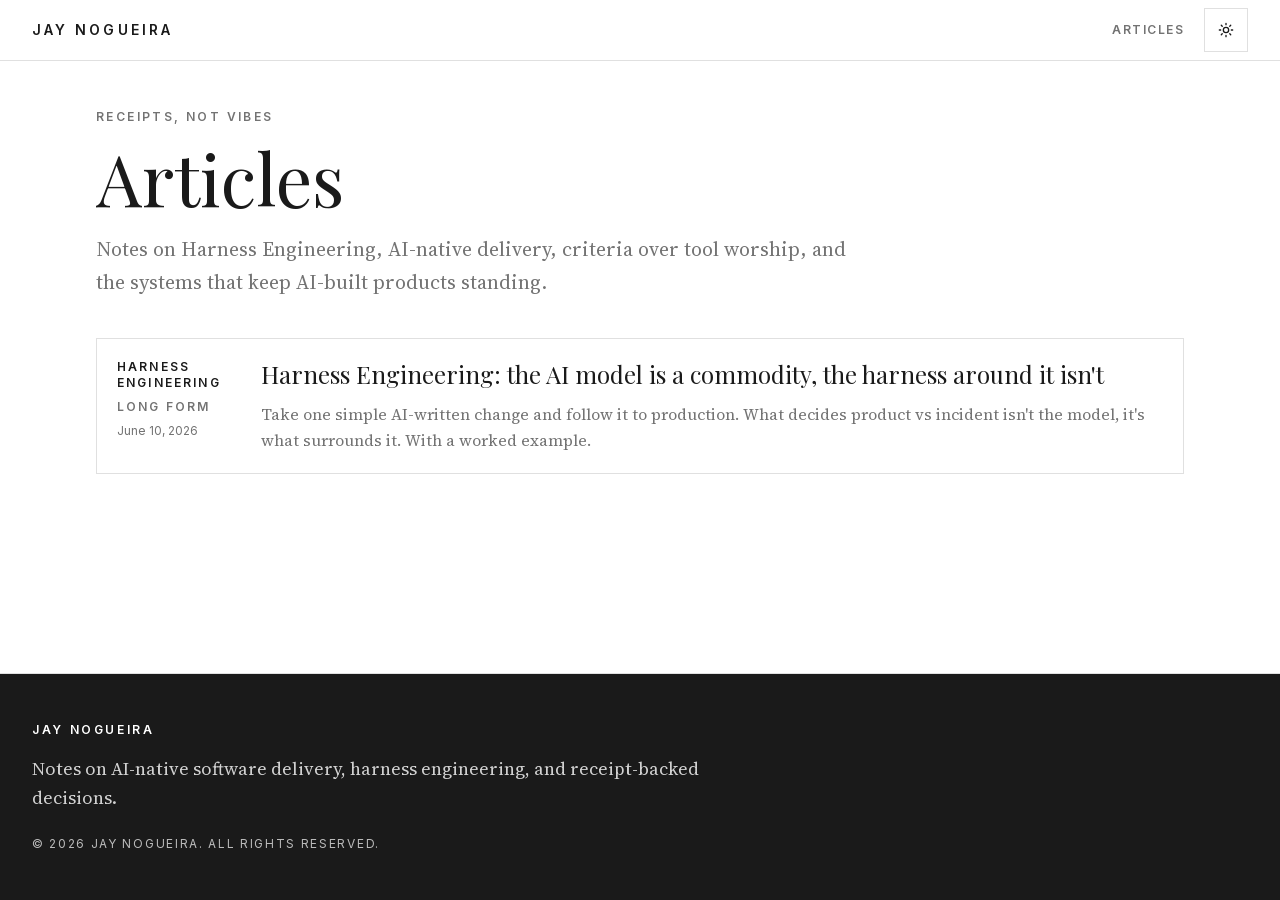
==== index.html @ bd14d06a "Update article date to June 10, 2026" ====
<!DOCTYPE html>
<html lang="en" class="scroll-smooth" data-scroll-behavior="smooth">
<head>
<meta charset="utf-8"/>
<meta name="viewport" content="width=device-width, initial-scale=1"/>
<title>Articles — Jay Nogueira</title>
<meta name="description" content="Published notes on Harness Engineering, AI-native delivery, and the systems that keep AI-built products standing."/>
<meta name="author" content="Jay Nogueira"/>
<meta name="theme-color" content="#ffffff" media="(prefers-color-scheme: light)"/>
<meta name="theme-color" content="#0a0a0a" media="(prefers-color-scheme: dark)"/>
<link rel="icon" href="assets/icon.svg" type="image/svg+xml"/>
<link rel="stylesheet" href="assets/fonts.css"/>
<link rel="stylesheet" href="assets/site.css"/>
<script>(function(){try{var t=localStorage.getItem("theme");var d=t==="dark"||(!t&&window.matchMedia("(prefers-color-scheme: dark)").matches);if(d){document.documentElement.classList.add("dark");document.documentElement.style.colorScheme="dark"}else{document.documentElement.style.colorScheme="light"}}catch(e){}})();</script>
</head>
<body class="playfair_display_788cf017-module__UR335q__variable source_serif_4_1dcf62f-module__tdgqBa__variable inter_96c4af0c-module__Y9_Geq__variable antialiased">
<div class="bg-background text-foreground flex min-h-screen flex-col">
<header class="border-border bg-background sticky top-0 z-50 w-full border-b">
<div class="mx-auto flex max-w-7xl items-center justify-between px-4 py-2 sm:px-6 lg:px-8">
<a class="focus-visible:ring-ring inline-flex min-h-11 items-center font-sans text-sm font-semibold tracking-[0.22em] uppercase focus-visible:ring-2 focus-visible:outline-none" href="index.html"><span>Jay Nogueira</span></a>
<div class="flex items-center gap-2">
<a class="hover:text-foreground text-muted-foreground focus-visible:ring-ring inline-flex min-h-11 shrink-0 items-center px-3 font-sans text-xs font-semibold tracking-[0.12em] uppercase transition-colors focus-visible:ring-2 focus-visible:outline-none" href="index.html">Articles</a>
<button type="button" onclick="toggleTheme()" aria-label="Toggle theme" title="Toggle theme" class="border-border bg-background text-foreground hover:bg-secondary hover:text-foreground focus-visible:ring-ring relative inline-flex h-11 w-11 items-center justify-center rounded-md border transition-colors focus-visible:ring-2 focus-visible:outline-none"><svg class="h-4 w-4 dark:hidden" viewBox="0 0 24 24" fill="none" stroke="currentColor" stroke-width="2" stroke-linecap="round" stroke-linejoin="round" aria-hidden="true"><circle cx="12" cy="12" r="4"/><path d="M12 2v2M12 20v2M4.93 4.93l1.41 1.41M17.66 17.66l1.41 1.41M2 12h2M20 12h2M6.34 17.66l-1.41 1.41M19.07 4.93l-1.41 1.41"/></svg><svg class="hidden h-4 w-4 dark:block" viewBox="0 0 24 24" fill="none" stroke="currentColor" stroke-width="2" stroke-linecap="round" stroke-linejoin="round" aria-hidden="true"><path d="M12 3a6 6 0 0 0 9 9 9 9 0 1 1-9-9Z"/></svg></button>
</div>
</div>
</header>
<main id="main-content" class="flex-1" tabindex="-1">
<section class="mx-auto flex w-full max-w-6xl flex-col gap-10 px-4 py-12 sm:px-6 lg:px-8">
<header class="max-w-4xl">
<p class="text-muted-foreground font-sans text-xs font-semibold tracking-[0.2em] uppercase">Receipts, not vibes</p>
<h1 class="font-display mt-4 text-5xl leading-none font-normal md:text-7xl">Articles</h1>
<p class="text-muted-foreground mt-5 max-w-3xl font-serif text-xl leading-relaxed">Notes on Harness Engineering, AI-native delivery, criteria over tool worship, and the systems that keep AI-built products standing.</p>
</header>
<div class="flex flex-col gap-4">
<article class="border-border hover:bg-secondary/40 relative grid gap-4 border p-5 transition-colors md:grid-cols-[8rem_minmax(0,1fr)]">
<div class="font-sans text-xs font-semibold tracking-[0.18em] uppercase">
<p>Harness Engineering</p>
<p class="text-muted-foreground mt-2">Long form</p>
<p class="text-muted-foreground mt-2 font-normal tracking-normal normal-case"><time datetime="2026-06-10T00:00:00+00:00">June 10, 2026</time></p>
</div>
<div>
<h2 class="font-display text-2xl leading-tight font-normal"><a href="articles/harness-engineering-receipts-over-hype/index.html" class="focus-visible:ring-ring underline-offset-4 after:absolute after:inset-0 hover:underline focus-visible:ring-2 focus-visible:outline-none">Harness Engineering: the AI model is a commodity, the harness around it isn&#x27;t</a></h2>
<p class="text-muted-foreground mt-3 font-serif text-base leading-relaxed">Take one simple AI-written change and follow it to production. What decides product vs incident isn&#x27;t the model, it&#x27;s what surrounds it. With a worked example.</p>
</div>
</article>
</div>
</section>
</main>
<footer class="bg-primary text-primary-foreground border-primary border-t">
<div class="mx-auto grid max-w-7xl gap-10 px-6 py-12 lg:px-8">
<div>
<p class="font-sans text-xs font-semibold tracking-[0.22em] uppercase">Jay Nogueira</p>
<p class="text-primary-foreground/80 mt-4 max-w-2xl font-serif text-lg leading-relaxed">Notes on AI-native software delivery, harness engineering, and receipt-backed decisions.</p>
<p class="text-primary-foreground/70 mt-6 font-sans text-xs tracking-[0.14em] uppercase">&copy; 2026 Jay Nogueira. All rights reserved.</p>
</div>
</div>
</footer>
</div>
<script>function toggleTheme(){var h=document.documentElement;var d=h.classList.toggle("dark");h.style.colorScheme=d?"dark":"light";try{localStorage.setItem("theme",d?"dark":"light")}catch(e){}}</script>
</body>
</html>
---- assets/fonts.css ----
/* cyrillic-ext */
@font-face {
  font-family: 'Inter';
  font-style: normal;
  font-weight: 400;
  font-display: swap;
  src: url(./media/Inter-UcCo3FwrK3iLTcvvYwYZ8UA3J58.woff2) format('woff2');
  unicode-range: U+0460-052F, U+1C80-1C8A, U+20B4, U+2DE0-2DFF, U+A640-A69F, U+FE2E-FE2F;
}
/* cyrillic */
@font-face {
  font-family: 'Inter';
  font-style: normal;
  font-weight: 400;
  font-display: swap;
  src: url(./media/Inter-UcCo3FwrK3iLTcvmYwYZ8UA3J58.woff2) format('woff2');
  unicode-range: U+0301, U+0400-045F, U+0490-0491, U+04B0-04B1, U+2116;
}
/* greek-ext */
@font-face {
  font-family: 'Inter';
  font-style: normal;
  font-weight: 400;
  font-display: swap;
  src: url(./media/Inter-UcCo3FwrK3iLTcvuYwYZ8UA3J58.woff2) format('woff2');
  unicode-range: U+1F00-1FFF;
}
/* greek */
@font-face {
  font-family: 'Inter';
  font-style: normal;
  font-weight: 400;
  font-display: swap;
  src: url(./media/Inter-UcCo3FwrK3iLTcvhYwYZ8UA3J58.woff2) format('woff2');
  unicode-range: U+0370-0377, U+037A-037F, U+0384-038A, U+038C, U+038E-03A1, U+03A3-03FF;
}
/* vietnamese */
@font-face {
  font-family: 'Inter';
  font-style: normal;
  font-weight: 400;
  font-display: swap;
  src: url(./media/Inter-UcCo3FwrK3iLTcvtYwYZ8UA3J58.woff2) format('woff2');
  unicode-range: U+0102-0103, U+0110-0111, U+0128-0129, U+0168-0169, U+01A0-01A1, U+01AF-01B0, U+0300-0301, U+0303-0304, U+0308-0309, U+0323, U+0329, U+1EA0-1EF9, U+20AB;
}
/* latin-ext */
@font-face {
  font-family: 'Inter';
  font-style: normal;
  font-weight: 400;
  font-display: swap;
  src: url(./media/Inter-UcCo3FwrK3iLTcvsYwYZ8UA3J58.woff2) format('woff2');
  unicode-range: U+0100-02BA, U+02BD-02C5, U+02C7-02CC, U+02CE-02D7, U+02DD-02FF, U+0304, U+0308, U+0329, U+1D00-1DBF, U+1E00-1E9F, U+1EF2-1EFF, U+2020, U+20A0-20AB, U+20AD-20C0, U+2113, U+2C60-2C7F, U+A720-A7FF;
}
/* latin */
@font-face {
  font-family: 'Inter';
  font-style: normal;
  font-weight: 400;
  font-display: swap;
  src: url(./media/Inter-UcCo3FwrK3iLTcviYwYZ8UA3.woff2) format('woff2');
  unicode-range: U+0000-00FF, U+0131, U+0152-0153, U+02BB-02BC, U+02C6, U+02DA, U+02DC, U+0304, U+0308, U+0329, U+2000-206F, U+20AC, U+2122, U+2191, U+2193, U+2212, U+2215, U+FEFF, U+FFFD;
}
/* cyrillic-ext */
@font-face {
  font-family: 'Inter';
  font-style: normal;
  font-weight: 500;
  font-display: swap;
  src: url(./media/Inter-UcCo3FwrK3iLTcvvYwYZ8UA3J58.woff2) format('woff2');
  unicode-range: U+0460-052F, U+1C80-1C8A, U+20B4, U+2DE0-2DFF, U+A640-A69F, U+FE2E-FE2F;
}
/* cyrillic */
@font-face {
  font-family: 'Inter';
  font-style: normal;
  font-weight: 500;
  font-display: swap;
  src: url(./media/Inter-UcCo3FwrK3iLTcvmYwYZ8UA3J58.woff2) format('woff2');
  unicode-range: U+0301, U+0400-045F, U+0490-0491, U+04B0-04B1, U+2116;
}
/* greek-ext */
@font-face {
  font-family: 'Inter';
  font-style: normal;
  font-weight: 500;
  font-display: swap;
  src: url(./media/Inter-UcCo3FwrK3iLTcvuYwYZ8UA3J58.woff2) format('woff2');
  unicode-range: U+1F00-1FFF;
}
/* greek */
@font-face {
  font-family: 'Inter';
  font-style: normal;
  font-weight: 500;
  font-display: swap;
  src: url(./media/Inter-UcCo3FwrK3iLTcvhYwYZ8UA3J58.woff2) format('woff2');
  unicode-range: U+0370-0377, U+037A-037F, U+0384-038A, U+038C, U+038E-03A1, U+03A3-03FF;
}
/* vietnamese */
@font-face {
  font-family: 'Inter';
  font-style: normal;
  font-weight: 500;
  font-display: swap;
  src: url(./media/Inter-UcCo3FwrK3iLTcvtYwYZ8UA3J58.woff2) format('woff2');
  unicode-range: U+0102-0103, U+0110-0111, U+0128-0129, U+0168-0169, U+01A0-01A1, U+01AF-01B0, U+0300-0301, U+0303-0304, U+0308-0309, U+0323, U+0329, U+1EA0-1EF9, U+20AB;
}
/* latin-ext */
@font-face {
  font-family: 'Inter';
  font-style: normal;
  font-weight: 500;
  font-display: swap;
  src: url(./media/Inter-UcCo3FwrK3iLTcvsYwYZ8UA3J58.woff2) format('woff2');
  unicode-range: U+0100-02BA, U+02BD-02C5, U+02C7-02CC, U+02CE-02D7, U+02DD-02FF, U+0304, U+0308, U+0329, U+1D00-1DBF, U+1E00-1E9F, U+1EF2-1EFF, U+2020, U+20A0-20AB, U+20AD-20C0, U+2113, U+2C60-2C7F, U+A720-A7FF;
}
/* latin */
@font-face {
  font-family: 'Inter';
  font-style: normal;
  font-weight: 500;
  font-display: swap;
  src: url(./media/Inter-UcCo3FwrK3iLTcviYwYZ8UA3.woff2) format('woff2');
  unicode-range: U+0000-00FF, U+0131, U+0152-0153, U+02BB-02BC, U+02C6, U+02DA, U+02DC, U+0304, U+0308, U+0329, U+2000-206F, U+20AC, U+2122, U+2191, U+2193, U+2212, U+2215, U+FEFF, U+FFFD;
}
/* cyrillic-ext */
@font-face {
  font-family: 'Inter';
  font-style: normal;
  font-weight: 600;
  font-display: swap;
  src: url(./media/Inter-UcCo3FwrK3iLTcvvYwYZ8UA3J58.woff2) format('woff2');
  unicode-range: U+0460-052F, U+1C80-1C8A, U+20B4, U+2DE0-2DFF, U+A640-A69F, U+FE2E-FE2F;
}
/* cyrillic */
@font-face {
  font-family: 'Inter';
  font-style: normal;
  font-weight: 600;
  font-display: swap;
  src: url(./media/Inter-UcCo3FwrK3iLTcvmYwYZ8UA3J58.woff2) format('woff2');
  unicode-range: U+0301, U+0400-045F, U+0490-0491, U+04B0-04B1, U+2116;
}
/* greek-ext */
@font-face {
  font-family: 'Inter';
  font-style: normal;
  font-weight: 600;
  font-display: swap;
  src: url(./media/Inter-UcCo3FwrK3iLTcvuYwYZ8UA3J58.woff2) format('woff2');
  unicode-range: U+1F00-1FFF;
}
/* greek */
@font-face {
  font-family: 'Inter';
  font-style: normal;
  font-weight: 600;
  font-display: swap;
  src: url(./media/Inter-UcCo3FwrK3iLTcvhYwYZ8UA3J58.woff2) format('woff2');
  unicode-range: U+0370-0377, U+037A-037F, U+0384-038A, U+038C, U+038E-03A1, U+03A3-03FF;
}
/* vietnamese */
@font-face {
  font-family: 'Inter';
  font-style: normal;
  font-weight: 600;
  font-display: swap;
  src: url(./media/Inter-UcCo3FwrK3iLTcvtYwYZ8UA3J58.woff2) format('woff2');
  unicode-range: U+0102-0103, U+0110-0111, U+0128-0129, U+0168-0169, U+01A0-01A1, U+01AF-01B0, U+0300-0301, U+0303-0304, U+0308-0309, U+0323, U+0329, U+1EA0-1EF9, U+20AB;
}
/* latin-ext */
@font-face {
  font-family: 'Inter';
  font-style: normal;
  font-weight: 600;
  font-display: swap;
  src: url(./media/Inter-UcCo3FwrK3iLTcvsYwYZ8UA3J58.woff2) format('woff2');
  unicode-range: U+0100-02BA, U+02BD-02C5, U+02C7-02CC, U+02CE-02D7, U+02DD-02FF, U+0304, U+0308, U+0329, U+1D00-1DBF, U+1E00-1E9F, U+1EF2-1EFF, U+2020, U+20A0-20AB, U+20AD-20C0, U+2113, U+2C60-2C7F, U+A720-A7FF;
}
/* latin */
@font-face {
  font-family: 'Inter';
  font-style: normal;
  font-weight: 600;
  font-display: swap;
  src: url(./media/Inter-UcCo3FwrK3iLTcviYwYZ8UA3.woff2) format('woff2');
  unicode-range: U+0000-00FF, U+0131, U+0152-0153, U+02BB-02BC, U+02C6, U+02DA, U+02DC, U+0304, U+0308, U+0329, U+2000-206F, U+20AC, U+2122, U+2191, U+2193, U+2212, U+2215, U+FEFF, U+FFFD;
}
/* cyrillic-ext */
@font-face {
  font-family: 'Inter';
  font-style: normal;
  font-weight: 700;
  font-display: swap;
  src: url(./media/Inter-UcCo3FwrK3iLTcvvYwYZ8UA3J58.woff2) format('woff2');
  unicode-range: U+0460-052F, U+1C80-1C8A, U+20B4, U+2DE0-2DFF, U+A640-A69F, U+FE2E-FE2F;
}
/* cyrillic */
@font-face {
  font-family: 'Inter';
  font-style: normal;
  font-weight: 700;
  font-display: swap;
  src: url(./media/Inter-UcCo3FwrK3iLTcvmYwYZ8UA3J58.woff2) format('woff2');
  unicode-range: U+0301, U+0400-045F, U+0490-0491, U+04B0-04B1, U+2116;
}
/* greek-ext */
@font-face {
  font-family: 'Inter';
  font-style: normal;
  font-weight: 700;
  font-display: swap;
  src: url(./media/Inter-UcCo3FwrK3iLTcvuYwYZ8UA3J58.woff2) format('woff2');
  unicode-range: U+1F00-1FFF;
}
/* greek */
@font-face {
  font-family: 'Inter';
  font-style: normal;
  font-weight: 700;
  font-display: swap;
  src: url(./media/Inter-UcCo3FwrK3iLTcvhYwYZ8UA3J58.woff2) format('woff2');
  unicode-range: U+0370-0377, U+037A-037F, U+0384-038A, U+038C, U+038E-03A1, U+03A3-03FF;
}
/* vietnamese */
@font-face {
  font-family: 'Inter';
  font-style: normal;
  font-weight: 700;
  font-display: swap;
  src: url(./media/Inter-UcCo3FwrK3iLTcvtYwYZ8UA3J58.woff2) format('woff2');
  unicode-range: U+0102-0103, U+0110-0111, U+0128-0129, U+0168-0169, U+01A0-01A1, U+01AF-01B0, U+0300-0301, U+0303-0304, U+0308-0309, U+0323, U+0329, U+1EA0-1EF9, U+20AB;
}
/* latin-ext */
@font-face {
  font-family: 'Inter';
  font-style: normal;
  font-weight: 700;
  font-display: swap;
  src: url(./media/Inter-UcCo3FwrK3iLTcvsYwYZ8UA3J58.woff2) format('woff2');
  unicode-range: U+0100-02BA, U+02BD-02C5, U+02C7-02CC, U+02CE-02D7, U+02DD-02FF, U+0304, U+0308, U+0329, U+1D00-1DBF, U+1E00-1E9F, U+1EF2-1EFF, U+2020, U+20A0-20AB, U+20AD-20C0, U+2113, U+2C60-2C7F, U+A720-A7FF;
}
/* latin */
@font-face {
  font-family: 'Inter';
  font-style: normal;
  font-weight: 700;
  font-display: swap;
  src: url(./media/Inter-UcCo3FwrK3iLTcviYwYZ8UA3.woff2) format('woff2');
  unicode-range: U+0000-00FF, U+0131, U+0152-0153, U+02BB-02BC, U+02C6, U+02DA, U+02DC, U+0304, U+0308, U+0329, U+2000-206F, U+20AC, U+2122, U+2191, U+2193, U+2212, U+2215, U+FEFF, U+FFFD;
}

/* cyrillic */
@font-face {
  font-family: 'Playfair Display';
  font-style: italic;
  font-weight: 400;
  font-display: swap;
  src: url(./media/PlayfairDisplay-nuFRD-vYSZviVYUb_rj3ij__anPXDTnCjmHKM4nYO7KN_qiTXtXA-X-uE0qEE5Do.woff2) format('woff2');
  unicode-range: U+0301, U+0400-045F, U+0490-0491, U+04B0-04B1, U+2116;
}
/* vietnamese */
@font-face {
  font-family: 'Playfair Display';
  font-style: italic;
  font-weight: 400;
  font-display: swap;
  src: url(./media/PlayfairDisplay-nuFRD-vYSZviVYUb_rj3ij__anPXDTnCjmHKM4nYO7KN_qiTXt7A-X-uE0qEE5Do.woff2) format('woff2');
  unicode-range: U+0102-0103, U+0110-0111, U+0128-0129, U+0168-0169, U+01A0-01A1, U+01AF-01B0, U+0300-0301, U+0303-0304, U+0308-0309, U+0323, U+0329, U+1EA0-1EF9, U+20AB;
}
/* latin-ext */
@font-face {
  font-family: 'Playfair Display';
  font-style: italic;
  font-weight: 400;
  font-display: swap;
  src: url(./media/PlayfairDisplay-nuFRD-vYSZviVYUb_rj3ij__anPXDTnCjmHKM4nYO7KN_qiTXt_A-X-uE0qEE5Do.woff2) format('woff2');
  unicode-range: U+0100-02BA, U+02BD-02C5, U+02C7-02CC, U+02CE-02D7, U+02DD-02FF, U+0304, U+0308, U+0329, U+1D00-1DBF, U+1E00-1E9F, U+1EF2-1EFF, U+2020, U+20A0-20AB, U+20AD-20C0, U+2113, U+2C60-2C7F, U+A720-A7FF;
}
/* latin */
@font-face {
  font-family: 'Playfair Display';
  font-style: italic;
  font-weight: 400;
  font-display: swap;
  src: url(./media/PlayfairDisplay-nuFRD-vYSZviVYUb_rj3ij__anPXDTnCjmHKM4nYO7KN_qiTXtHA-X-uE0qEEw.woff2) format('woff2');
  unicode-range: U+0000-00FF, U+0131, U+0152-0153, U+02BB-02BC, U+02C6, U+02DA, U+02DC, U+0304, U+0308, U+0329, U+2000-206F, U+20AC, U+2122, U+2191, U+2193, U+2212, U+2215, U+FEFF, U+FFFD;
}
/* cyrillic */
@font-face {
  font-family: 'Playfair Display';
  font-style: normal;
  font-weight: 400;
  font-display: swap;
  src: url(./media/PlayfairDisplay-nuFiD-vYSZviVYUb_rj3ij__anPXDTjYgEM86xRbPQ.woff2) format('woff2');
  unicode-range: U+0301, U+0400-045F, U+0490-0491, U+04B0-04B1, U+2116;
}
/* vietnamese */
@font-face {
  font-family: 'Playfair Display';
  font-style: normal;
  font-weight: 400;
  font-display: swap;
  src: url(./media/PlayfairDisplay-nuFiD-vYSZviVYUb_rj3ij__anPXDTPYgEM86xRbPQ.woff2) format('woff2');
  unicode-range: U+0102-0103, U+0110-0111, U+0128-0129, U+0168-0169, U+01A0-01A1, U+01AF-01B0, U+0300-0301, U+0303-0304, U+0308-0309, U+0323, U+0329, U+1EA0-1EF9, U+20AB;
}
/* latin-ext */
@font-face {
  font-family: 'Playfair Display';
  font-style: normal;
  font-weight: 400;
  font-display: swap;
  src: url(./media/PlayfairDisplay-nuFiD-vYSZviVYUb_rj3ij__anPXDTLYgEM86xRbPQ.woff2) format('woff2');
  unicode-range: U+0100-02BA, U+02BD-02C5, U+02C7-02CC, U+02CE-02D7, U+02DD-02FF, U+0304, U+0308, U+0329, U+1D00-1DBF, U+1E00-1E9F, U+1EF2-1EFF, U+2020, U+20A0-20AB, U+20AD-20C0, U+2113, U+2C60-2C7F, U+A720-A7FF;
}
/* latin */
@font-face {
  font-family: 'Playfair Display';
  font-style: normal;
  font-weight: 400;
  font-display: swap;
  src: url(./media/PlayfairDisplay-nuFiD-vYSZviVYUb_rj3ij__anPXDTzYgEM86xQ.woff2) format('woff2');
  unicode-range: U+0000-00FF, U+0131, U+0152-0153, U+02BB-02BC, U+02C6, U+02DA, U+02DC, U+0304, U+0308, U+0329, U+2000-206F, U+20AC, U+2122, U+2191, U+2193, U+2212, U+2215, U+FEFF, U+FFFD;
}
/* cyrillic */
@font-face {
  font-family: 'Playfair Display';
  font-style: normal;
  font-weight: 500;
  font-display: swap;
  src: url(./media/PlayfairDisplay-nuFiD-vYSZviVYUb_rj3ij__anPXDTjYgEM86xRbPQ.woff2) format('woff2');
  unicode-range: U+0301, U+0400-045F, U+0490-0491, U+04B0-04B1, U+2116;
}
/* vietnamese */
@font-face {
  font-family: 'Playfair Display';
  font-style: normal;
  font-weight: 500;
  font-display: swap;
  src: url(./media/PlayfairDisplay-nuFiD-vYSZviVYUb_rj3ij__anPXDTPYgEM86xRbPQ.woff2) format('woff2');
  unicode-range: U+0102-0103, U+0110-0111, U+0128-0129, U+0168-0169, U+01A0-01A1, U+01AF-01B0, U+0300-0301, U+0303-0304, U+0308-0309, U+0323, U+0329, U+1EA0-1EF9, U+20AB;
}
/* latin-ext */
@font-face {
  font-family: 'Playfair Display';
  font-style: normal;
  font-weight: 500;
  font-display: swap;
  src: url(./media/PlayfairDisplay-nuFiD-vYSZviVYUb_rj3ij__anPXDTLYgEM86xRbPQ.woff2) format('woff2');
  unicode-range: U+0100-02BA, U+02BD-02C5, U+02C7-02CC, U+02CE-02D7, U+02DD-02FF, U+0304, U+0308, U+0329, U+1D00-1DBF, U+1E00-1E9F, U+1EF2-1EFF, U+2020, U+20A0-20AB, U+20AD-20C0, U+2113, U+2C60-2C7F, U+A720-A7FF;
}
/* latin */
@font-face {
  font-family: 'Playfair Display';
  font-style: normal;
  font-weight: 500;
  font-display: swap;
  src: url(./media/PlayfairDisplay-nuFiD-vYSZviVYUb_rj3ij__anPXDTzYgEM86xQ.woff2) format('woff2');
  unicode-range: U+0000-00FF, U+0131, U+0152-0153, U+02BB-02BC, U+02C6, U+02DA, U+02DC, U+0304, U+0308, U+0329, U+2000-206F, U+20AC, U+2122, U+2191, U+2193, U+2212, U+2215, U+FEFF, U+FFFD;
}
/* cyrillic */
@font-face {
  font-family: 'Playfair Display';
  font-style: normal;
  font-weight: 600;
  font-display: swap;
  src: url(./media/PlayfairDisplay-nuFiD-vYSZviVYUb_rj3ij__anPXDTjYgEM86xRbPQ.woff2) format('woff2');
  unicode-range: U+0301, U+0400-045F, U+0490-0491, U+04B0-04B1, U+2116;
}
/* vietnamese */
@font-face {
  font-family: 'Playfair Display';
  font-style: normal;
  font-weight: 600;
  font-display: swap;
  src: url(./media/PlayfairDisplay-nuFiD-vYSZviVYUb_rj3ij__anPXDTPYgEM86xRbPQ.woff2) format('woff2');
  unicode-range: U+0102-0103, U+0110-0111, U+0128-0129, U+0168-0169, U+01A0-01A1, U+01AF-01B0, U+0300-0301, U+0303-0304, U+0308-0309, U+0323, U+0329, U+1EA0-1EF9, U+20AB;
}
/* latin-ext */
@font-face {
  font-family: 'Playfair Display';
  font-style: normal;
  font-weight: 600;
  font-display: swap;
  src: url(./media/PlayfairDisplay-nuFiD-vYSZviVYUb_rj3ij__anPXDTLYgEM86xRbPQ.woff2) format('woff2');
  unicode-range: U+0100-02BA, U+02BD-02C5, U+02C7-02CC, U+02CE-02D7, U+02DD-02FF, U+0304, U+0308, U+0329, U+1D00-1DBF, U+1E00-1E9F, U+1EF2-1EFF, U+2020, U+20A0-20AB, U+20AD-20C0, U+2113, U+2C60-2C7F, U+A720-A7FF;
}
/* latin */
@font-face {
  font-family: 'Playfair Display';
  font-style: normal;
  font-weight: 600;
  font-display: swap;
  src: url(./media/PlayfairDisplay-nuFiD-vYSZviVYUb_rj3ij__anPXDTzYgEM86xQ.woff2) format('woff2');
  unicode-range: U+0000-00FF, U+0131, U+0152-0153, U+02BB-02BC, U+02C6, U+02DA, U+02DC, U+0304, U+0308, U+0329, U+2000-206F, U+20AC, U+2122, U+2191, U+2193, U+2212, U+2215, U+FEFF, U+FFFD;
}
/* cyrillic */
@font-face {
  font-family: 'Playfair Display';
  font-style: normal;
  font-weight: 700;
  font-display: swap;
  src: url(./media/PlayfairDisplay-nuFiD-vYSZviVYUb_rj3ij__anPXDTjYgEM86xRbPQ.woff2) format('woff2');
  unicode-range: U+0301, U+0400-045F, U+0490-0491, U+04B0-04B1, U+2116;
}
/* vietnamese */
@font-face {
  font-family: 'Playfair Display';
  font-style: normal;
  font-weight: 700;
  font-display: swap;
  src: url(./media/PlayfairDisplay-nuFiD-vYSZviVYUb_rj3ij__anPXDTPYgEM86xRbPQ.woff2) format('woff2');
  unicode-range: U+0102-0103, U+0110-0111, U+0128-0129, U+0168-0169, U+01A0-01A1, U+01AF-01B0, U+0300-0301, U+0303-0304, U+0308-0309, U+0323, U+0329, U+1EA0-1EF9, U+20AB;
}
/* latin-ext */
@font-face {
  font-family: 'Playfair Display';
  font-style: normal;
  font-weight: 700;
  font-display: swap;
  src: url(./media/PlayfairDisplay-nuFiD-vYSZviVYUb_rj3ij__anPXDTLYgEM86xRbPQ.woff2) format('woff2');
  unicode-range: U+0100-02BA, U+02BD-02C5, U+02C7-02CC, U+02CE-02D7, U+02DD-02FF, U+0304, U+0308, U+0329, U+1D00-1DBF, U+1E00-1E9F, U+1EF2-1EFF, U+2020, U+20A0-20AB, U+20AD-20C0, U+2113, U+2C60-2C7F, U+A720-A7FF;
}
/* latin */
@font-face {
  font-family: 'Playfair Display';
  font-style: normal;
  font-weight: 700;
  font-display: swap;
  src: url(./media/PlayfairDisplay-nuFiD-vYSZviVYUb_rj3ij__anPXDTzYgEM86xQ.woff2) format('woff2');
  unicode-range: U+0000-00FF, U+0131, U+0152-0153, U+02BB-02BC, U+02C6, U+02DA, U+02DC, U+0304, U+0308, U+0329, U+2000-206F, U+20AC, U+2122, U+2191, U+2193, U+2212, U+2215, U+FEFF, U+FFFD;
}

/* cyrillic-ext */
@font-face {
  font-family: 'Source Serif 4';
  font-style: italic;
  font-weight: 400;
  font-display: swap;
  src: url(./media/SourceSerif4-vEFH2_tTDB4M7-auWDN0ahZJW1ge6NmXq2ZbF8zBfb98SUr3aX2SzxEjst4.woff2) format('woff2');
  unicode-range: U+0460-052F, U+1C80-1C8A, U+20B4, U+2DE0-2DFF, U+A640-A69F, U+FE2E-FE2F;
}
/* cyrillic */
@font-face {
  font-family: 'Source Serif 4';
  font-style: italic;
  font-weight: 400;
  font-display: swap;
  src: url(./media/SourceSerif4-vEFH2_tTDB4M7-auWDN0ahZJW1ge6NmXq2ZbF8zBfb98SUr-aX2SzxEjst4.woff2) format('woff2');
  unicode-range: U+0301, U+0400-045F, U+0490-0491, U+04B0-04B1, U+2116;
}
/* greek */
@font-face {
  font-family: 'Source Serif 4';
  font-style: italic;
  font-weight: 400;
  font-display: swap;
  src: url(./media/SourceSerif4-vEFH2_tTDB4M7-auWDN0ahZJW1ge6NmXq2ZbF8zBfb98SUr5aX2SzxEjst4.woff2) format('woff2');
  unicode-range: U+0370-0377, U+037A-037F, U+0384-038A, U+038C, U+038E-03A1, U+03A3-03FF;
}
/* vietnamese */
@font-face {
  font-family: 'Source Serif 4';
  font-style: italic;
  font-weight: 400;
  font-display: swap;
  src: url(./media/SourceSerif4-vEFH2_tTDB4M7-auWDN0ahZJW1ge6NmXq2ZbF8zBfb98SUr1aX2SzxEjst4.woff2) format('woff2');
  unicode-range: U+0102-0103, U+0110-0111, U+0128-0129, U+0168-0169, U+01A0-01A1, U+01AF-01B0, U+0300-0301, U+0303-0304, U+0308-0309, U+0323, U+0329, U+1EA0-1EF9, U+20AB;
}
/* latin-ext */
@font-face {
  font-family: 'Source Serif 4';
  font-style: italic;
  font-weight: 400;
  font-display: swap;
  src: url(./media/SourceSerif4-vEFH2_tTDB4M7-auWDN0ahZJW1ge6NmXq2ZbF8zBfb98SUr0aX2SzxEjst4.woff2) format('woff2');
  unicode-range: U+0100-02BA, U+02BD-02C5, U+02C7-02CC, U+02CE-02D7, U+02DD-02FF, U+0304, U+0308, U+0329, U+1D00-1DBF, U+1E00-1E9F, U+1EF2-1EFF, U+2020, U+20A0-20AB, U+20AD-20C0, U+2113, U+2C60-2C7F, U+A720-A7FF;
}
/* latin */
@font-face {
  font-family: 'Source Serif 4';
  font-style: italic;
  font-weight: 400;
  font-display: swap;
  src: url(./media/SourceSerif4-vEFH2_tTDB4M7-auWDN0ahZJW1ge6NmXq2ZbF8zBfb98SUr6aX2SzxEj.woff2) format('woff2');
  unicode-range: U+0000-00FF, U+0131, U+0152-0153, U+02BB-02BC, U+02C6, U+02DA, U+02DC, U+0304, U+0308, U+0329, U+2000-206F, U+20AC, U+2122, U+2191, U+2193, U+2212, U+2215, U+FEFF, U+FFFD;
}
/* cyrillic-ext */
@font-face {
  font-family: 'Source Serif 4';
  font-style: normal;
  font-weight: 400;
  font-display: swap;
  src: url(./media/SourceSerif4-vEFI2_tTDB4M7-auWDN0ahZJW1gW8te1Xb7GlMo.woff2) format('woff2');
  unicode-range: U+0460-052F, U+1C80-1C8A, U+20B4, U+2DE0-2DFF, U+A640-A69F, U+FE2E-FE2F;
}
/* cyrillic */
@font-face {
  font-family: 'Source Serif 4';
  font-style: normal;
  font-weight: 400;
  font-display: swap;
  src: url(./media/SourceSerif4-vEFI2_tTDB4M7-auWDN0ahZJW1gf8te1Xb7GlMo.woff2) format('woff2');
  unicode-range: U+0301, U+0400-045F, U+0490-0491, U+04B0-04B1, U+2116;
}
/* greek */
@font-face {
  font-family: 'Source Serif 4';
  font-style: normal;
  font-weight: 400;
  font-display: swap;
  src: url(./media/SourceSerif4-vEFI2_tTDB4M7-auWDN0ahZJW1gY8te1Xb7GlMo.woff2) format('woff2');
  unicode-range: U+0370-0377, U+037A-037F, U+0384-038A, U+038C, U+038E-03A1, U+03A3-03FF;
}
/* vietnamese */
@font-face {
  font-family: 'Source Serif 4';
  font-style: normal;
  font-weight: 400;
  font-display: swap;
  src: url(./media/SourceSerif4-vEFI2_tTDB4M7-auWDN0ahZJW1gU8te1Xb7GlMo.woff2) format('woff2');
  unicode-range: U+0102-0103, U+0110-0111, U+0128-0129, U+0168-0169, U+01A0-01A1, U+01AF-01B0, U+0300-0301, U+0303-0304, U+0308-0309, U+0323, U+0329, U+1EA0-1EF9, U+20AB;
}
/* latin-ext */
@font-face {
  font-family: 'Source Serif 4';
  font-style: normal;
  font-weight: 400;
  font-display: swap;
  src: url(./media/SourceSerif4-vEFI2_tTDB4M7-auWDN0ahZJW1gV8te1Xb7GlMo.woff2) format('woff2');
  unicode-range: U+0100-02BA, U+02BD-02C5, U+02C7-02CC, U+02CE-02D7, U+02DD-02FF, U+0304, U+0308, U+0329, U+1D00-1DBF, U+1E00-1E9F, U+1EF2-1EFF, U+2020, U+20A0-20AB, U+20AD-20C0, U+2113, U+2C60-2C7F, U+A720-A7FF;
}
/* latin */
@font-face {
  font-family: 'Source Serif 4';
  font-style: normal;
  font-weight: 400;
  font-display: swap;
  src: url(./media/SourceSerif4-vEFI2_tTDB4M7-auWDN0ahZJW1gb8te1Xb7G.woff2) format('woff2');
  unicode-range: U+0000-00FF, U+0131, U+0152-0153, U+02BB-02BC, U+02C6, U+02DA, U+02DC, U+0304, U+0308, U+0329, U+2000-206F, U+20AC, U+2122, U+2191, U+2193, U+2212, U+2215, U+FEFF, U+FFFD;
}
/* cyrillic-ext */
@font-face {
  font-family: 'Source Serif 4';
  font-style: normal;
  font-weight: 500;
  font-display: swap;
  src: url(./media/SourceSerif4-vEFI2_tTDB4M7-auWDN0ahZJW1gW8te1Xb7GlMo.woff2) format('woff2');
  unicode-range: U+0460-052F, U+1C80-1C8A, U+20B4, U+2DE0-2DFF, U+A640-A69F, U+FE2E-FE2F;
}
/* cyrillic */
@font-face {
  font-family: 'Source Serif 4';
  font-style: normal;
  font-weight: 500;
  font-display: swap;
  src: url(./media/SourceSerif4-vEFI2_tTDB4M7-auWDN0ahZJW1gf8te1Xb7GlMo.woff2) format('woff2');
  unicode-range: U+0301, U+0400-045F, U+0490-0491, U+04B0-04B1, U+2116;
}
/* greek */
@font-face {
  font-family: 'Source Serif 4';
  font-style: normal;
  font-weight: 500;
  font-display: swap;
  src: url(./media/SourceSerif4-vEFI2_tTDB4M7-auWDN0ahZJW1gY8te1Xb7GlMo.woff2) format('woff2');
  unicode-range: U+0370-0377, U+037A-037F, U+0384-038A, U+038C, U+038E-03A1, U+03A3-03FF;
}
/* vietnamese */
@font-face {
  font-family: 'Source Serif 4';
  font-style: normal;
  font-weight: 500;
  font-display: swap;
  src: url(./media/SourceSerif4-vEFI2_tTDB4M7-auWDN0ahZJW1gU8te1Xb7GlMo.woff2) format('woff2');
  unicode-range: U+0102-0103, U+0110-0111, U+0128-0129, U+0168-0169, U+01A0-01A1, U+01AF-01B0, U+0300-0301, U+0303-0304, U+0308-0309, U+0323, U+0329, U+1EA0-1EF9, U+20AB;
}
/* latin-ext */
@font-face {
  font-family: 'Source Serif 4';
  font-style: normal;
  font-weight: 500;
  font-display: swap;
  src: url(./media/SourceSerif4-vEFI2_tTDB4M7-auWDN0ahZJW1gV8te1Xb7GlMo.woff2) format('woff2');
  unicode-range: U+0100-02BA, U+02BD-02C5, U+02C7-02CC, U+02CE-02D7, U+02DD-02FF, U+0304, U+0308, U+0329, U+1D00-1DBF, U+1E00-1E9F, U+1EF2-1EFF, U+2020, U+20A0-20AB, U+20AD-20C0, U+2113, U+2C60-2C7F, U+A720-A7FF;
}
/* latin */
@font-face {
  font-family: 'Source Serif 4';
  font-style: normal;
  font-weight: 500;
  font-display: swap;
  src: url(./media/SourceSerif4-vEFI2_tTDB4M7-auWDN0ahZJW1gb8te1Xb7G.woff2) format('woff2');
  unicode-range: U+0000-00FF, U+0131, U+0152-0153, U+02BB-02BC, U+02C6, U+02DA, U+02DC, U+0304, U+0308, U+0329, U+2000-206F, U+20AC, U+2122, U+2191, U+2193, U+2212, U+2215, U+FEFF, U+FFFD;
}
/* cyrillic-ext */
@font-face {
  font-family: 'Source Serif 4';
  font-style: normal;
  font-weight: 600;
  font-display: swap;
  src: url(./media/SourceSerif4-vEFI2_tTDB4M7-auWDN0ahZJW1gW8te1Xb7GlMo.woff2) format('woff2');
  unicode-range: U+0460-052F, U+1C80-1C8A, U+20B4, U+2DE0-2DFF, U+A640-A69F, U+FE2E-FE2F;
}
/* cyrillic */
@font-face {
  font-family: 'Source Serif 4';
  font-style: normal;
  font-weight: 600;
  font-display: swap;
  src: url(./media/SourceSerif4-vEFI2_tTDB4M7-auWDN0ahZJW1gf8te1Xb7GlMo.woff2) format('woff2');
  unicode-range: U+0301, U+0400-045F, U+0490-0491, U+04B0-04B1, U+2116;
}
/* greek */
@font-face {
  font-family: 'Source Serif 4';
  font-style: normal;
  font-weight: 600;
  font-display: swap;
  src: url(./media/SourceSerif4-vEFI2_tTDB4M7-auWDN0ahZJW1gY8te1Xb7GlMo.woff2) format('woff2');
  unicode-range: U+0370-0377, U+037A-037F, U+0384-038A, U+038C, U+038E-03A1, U+03A3-03FF;
}
/* vietnamese */
@font-face {
  font-family: 'Source Serif 4';
  font-style: normal;
  font-weight: 600;
  font-display: swap;
  src: url(./media/SourceSerif4-vEFI2_tTDB4M7-auWDN0ahZJW1gU8te1Xb7GlMo.woff2) format('woff2');
  unicode-range: U+0102-0103, U+0110-0111, U+0128-0129, U+0168-0169, U+01A0-01A1, U+01AF-01B0, U+0300-0301, U+0303-0304, U+0308-0309, U+0323, U+0329, U+1EA0-1EF9, U+20AB;
}
/* latin-ext */
@font-face {
  font-family: 'Source Serif 4';
  font-style: normal;
  font-weight: 600;
  font-display: swap;
  src: url(./media/SourceSerif4-vEFI2_tTDB4M7-auWDN0ahZJW1gV8te1Xb7GlMo.woff2) format('woff2');
  unicode-range: U+0100-02BA, U+02BD-02C5, U+02C7-02CC, U+02CE-02D7, U+02DD-02FF, U+0304, U+0308, U+0329, U+1D00-1DBF, U+1E00-1E9F, U+1EF2-1EFF, U+2020, U+20A0-20AB, U+20AD-20C0, U+2113, U+2C60-2C7F, U+A720-A7FF;
}
/* latin */
@font-face {
  font-family: 'Source Serif 4';
  font-style: normal;
  font-weight: 600;
  font-display: swap;
  src: url(./media/SourceSerif4-vEFI2_tTDB4M7-auWDN0ahZJW1gb8te1Xb7G.woff2) format('woff2');
  unicode-range: U+0000-00FF, U+0131, U+0152-0153, U+02BB-02BC, U+02C6, U+02DA, U+02DC, U+0304, U+0308, U+0329, U+2000-206F, U+20AC, U+2122, U+2191, U+2193, U+2212, U+2215, U+FEFF, U+FFFD;
}
/* cyrillic-ext */
@font-face {
  font-family: 'Source Serif 4';
  font-style: normal;
  font-weight: 700;
  font-display: swap;
  src: url(./media/SourceSerif4-vEFI2_tTDB4M7-auWDN0ahZJW1gW8te1Xb7GlMo.woff2) format('woff2');
  unicode-range: U+0460-052F, U+1C80-1C8A, U+20B4, U+2DE0-2DFF, U+A640-A69F, U+FE2E-FE2F;
}
/* cyrillic */
@font-face {
  font-family: 'Source Serif 4';
  font-style: normal;
  font-weight: 700;
  font-display: swap;
  src: url(./media/SourceSerif4-vEFI2_tTDB4M7-auWDN0ahZJW1gf8te1Xb7GlMo.woff2) format('woff2');
  unicode-range: U+0301, U+0400-045F, U+0490-0491, U+04B0-04B1, U+2116;
}
/* greek */
@font-face {
  font-family: 'Source Serif 4';
  font-style: normal;
  font-weight: 700;
  font-display: swap;
  src: url(./media/SourceSerif4-vEFI2_tTDB4M7-auWDN0ahZJW1gY8te1Xb7GlMo.woff2) format('woff2');
  unicode-range: U+0370-0377, U+037A-037F, U+0384-038A, U+038C, U+038E-03A1, U+03A3-03FF;
}
/* vietnamese */
@font-face {
  font-family: 'Source Serif 4';
  font-style: normal;
  font-weight: 700;
  font-display: swap;
  src: url(./media/SourceSerif4-vEFI2_tTDB4M7-auWDN0ahZJW1gU8te1Xb7GlMo.woff2) format('woff2');
  unicode-range: U+0102-0103, U+0110-0111, U+0128-0129, U+0168-0169, U+01A0-01A1, U+01AF-01B0, U+0300-0301, U+0303-0304, U+0308-0309, U+0323, U+0329, U+1EA0-1EF9, U+20AB;
}
/* latin-ext */
@font-face {
  font-family: 'Source Serif 4';
  font-style: normal;
  font-weight: 700;
  font-display: swap;
  src: url(./media/SourceSerif4-vEFI2_tTDB4M7-auWDN0ahZJW1gV8te1Xb7GlMo.woff2) format('woff2');
  unicode-range: U+0100-02BA, U+02BD-02C5, U+02C7-02CC, U+02CE-02D7, U+02DD-02FF, U+0304, U+0308, U+0329, U+1D00-1DBF, U+1E00-1E9F, U+1EF2-1EFF, U+2020, U+20A0-20AB, U+20AD-20C0, U+2113, U+2C60-2C7F, U+A720-A7FF;
}
/* latin */
@font-face {
  font-family: 'Source Serif 4';
  font-style: normal;
  font-weight: 700;
  font-display: swap;
  src: url(./media/SourceSerif4-vEFI2_tTDB4M7-auWDN0ahZJW1gb8te1Xb7G.woff2) format('woff2');
  unicode-range: U+0000-00FF, U+0131, U+0152-0153, U+02BB-02BC, U+02C6, U+02DA, U+02DC, U+0304, U+0308, U+0329, U+2000-206F, U+20AC, U+2122, U+2191, U+2193, U+2212, U+2215, U+FEFF, U+FFFD;
}
---- assets/site.css ----
.playfair_display_788cf017-module__UR335q__className{font-family:Playfair Display,Playfair Display Fallback;font-style:normal}.playfair_display_788cf017-module__UR335q__variable{--font-display:"Playfair Display", "Playfair Display Fallback"}
.source_serif_4_1dcf62f-module__tdgqBa__className{font-family:"Source Serif 4","Source Serif 4 Fallback";font-style:normal}.source_serif_4_1dcf62f-module__tdgqBa__variable{--font-serif:"Source Serif 4", "Source Serif 4 Fallback"}
.inter_96c4af0c-module__Y9_Geq__className{font-family:Inter,Inter Fallback;font-style:normal}.inter_96c4af0c-module__Y9_Geq__variable{--font-sans:"Inter", "Inter Fallback"}
@layer properties{@supports (((-webkit-hyphens:none)) and (not (margin-trim:inline))) or ((-moz-orient:inline) and (not (color:rgb(from red r g b)))){*,:before,:after,::backdrop{--tw-translate-x:0;--tw-translate-y:0;--tw-translate-z:0;--tw-rotate-x:initial;--tw-rotate-y:initial;--tw-rotate-z:initial;--tw-skew-x:initial;--tw-skew-y:initial;--tw-space-y-reverse:0;--tw-space-x-reverse:0;--tw-divide-y-reverse:0;--tw-border-style:solid;--tw-leading:initial;--tw-font-weight:initial;--tw-tracking:initial;--tw-ordinal:initial;--tw-slashed-zero:initial;--tw-numeric-figure:initial;--tw-numeric-spacing:initial;--tw-numeric-fraction:initial;--tw-shadow:0 0 #0000;--tw-shadow-color:initial;--tw-shadow-alpha:100%;--tw-inset-shadow:0 0 #0000;--tw-inset-shadow-color:initial;--tw-inset-shadow-alpha:100%;--tw-ring-color:initial;--tw-ring-shadow:0 0 #0000;--tw-inset-ring-color:initial;--tw-inset-ring-shadow:0 0 #0000;--tw-ring-inset:initial;--tw-ring-offset-width:0px;--tw-ring-offset-color:#fff;--tw-ring-offset-shadow:0 0 #0000;--tw-outline-style:solid;--tw-blur:initial;--tw-brightness:initial;--tw-contrast:initial;--tw-grayscale:initial;--tw-hue-rotate:initial;--tw-invert:initial;--tw-opacity:initial;--tw-saturate:initial;--tw-sepia:initial;--tw-drop-shadow:initial;--tw-drop-shadow-color:initial;--tw-drop-shadow-alpha:100%;--tw-drop-shadow-size:initial;--tw-backdrop-blur:initial;--tw-backdrop-brightness:initial;--tw-backdrop-contrast:initial;--tw-backdrop-grayscale:initial;--tw-backdrop-hue-rotate:initial;--tw-backdrop-invert:initial;--tw-backdrop-opacity:initial;--tw-backdrop-saturate:initial;--tw-backdrop-sepia:initial;--tw-duration:initial;--tw-ease:initial;--tw-content:"";--tw-animation-delay:0s;--tw-animation-direction:normal;--tw-animation-duration:initial;--tw-animation-fill-mode:none;--tw-animation-iteration-count:1;--tw-enter-blur:0;--tw-enter-opacity:1;--tw-enter-rotate:0;--tw-enter-scale:1;--tw-enter-translate-x:0;--tw-enter-translate-y:0;--tw-exit-blur:0;--tw-exit-opacity:1;--tw-exit-rotate:0;--tw-exit-scale:1;--tw-exit-translate-x:0;--tw-exit-translate-y:0}}}@layer theme{:root,:host{--font-sans:var(--font-sans);--font-serif:var(--font-serif);--font-mono:ui-monospace, SFMono-Regular, "Menlo", monospace;--color-zinc-900:#18181b;--color-black:#000;--color-white:#fff;--spacing:.25rem;--breakpoint-xl:80rem;--container-xs:20rem;--container-sm:24rem;--container-md:28rem;--container-2xl:42rem;--container-3xl:48rem;--container-4xl:56rem;--container-5xl:64rem;--container-6xl:72rem;--container-7xl:80rem;--text-xs:.75rem;--text-xs--line-height:calc(1 / .75);--text-sm:.875rem;--text-sm--line-height:calc(1.25 / .875);--text-base:1rem;--text-base--line-height:calc(1.5 / 1);--text-lg:1.125rem;--text-lg--line-height:calc(1.75 / 1.125);--text-xl:1.25rem;--text-xl--line-height:calc(1.75 / 1.25);--text-2xl:1.5rem;--text-2xl--line-height:calc(2 / 1.5);--text-3xl:1.875rem;--text-3xl--line-height:calc(2.25 / 1.875);--text-4xl:2.25rem;--text-4xl--line-height:calc(2.5 / 2.25);--text-5xl:3rem;--text-5xl--line-height:1;--text-6xl:3.75rem;--text-6xl--line-height:1;--text-7xl:4.5rem;--text-7xl--line-height:1;--font-weight-normal:400;--font-weight-medium:500;--font-weight-semibold:600;--font-weight-bold:700;--tracking-tight:-.025em;--tracking-normal:0em;--tracking-wide:.025em;--tracking-widest:.1em;--leading-tight:1.25;--leading-snug:1.375;--leading-relaxed:1.625;--radius-md:0;--ease-in-out:cubic-bezier(.4, 0, .2, 1);--animate-spin:spin 1s linear infinite;--animate-pulse:pulse 2s cubic-bezier(.4, 0, .6, 1) infinite;--blur-xs:4px;--default-transition-duration:.15s;--default-transition-timing-function:cubic-bezier(.4, 0, .2, 1);--default-font-family:var(--font-sans);--default-mono-font-family:var(--font-mono);--radius:0;--color-background:var(--background);--color-foreground:var(--foreground);--color-primary:var(--primary);--color-muted:var(--muted);--color-muted-foreground:var(--muted-foreground);--color-border:var(--border);--font-display:var(--font-display)}@supports (color:lab(0% 0 0)){:root,:host{--color-zinc-900:lab(8.30603% .618205 -2.16572)}}}@layer base{*,:after,:before,::backdrop{box-sizing:border-box;border:0 solid;margin:0;padding:0}::file-selector-button{box-sizing:border-box;border:0 solid;margin:0;padding:0}html,:host{-webkit-text-size-adjust:100%;tab-size:4;line-height:1.5;font-family:var(--default-font-family,ui-sans-serif, system-ui, sans-serif, "Apple Color Emoji", "Segoe UI Emoji", "Segoe UI Symbol", "Noto Color Emoji");font-feature-settings:var(--default-font-feature-settings,normal);font-variation-settings:var(--default-font-variation-settings,normal);-webkit-tap-highlight-color:transparent}hr{height:0;color:inherit;border-top-width:1px}abbr:where([title]){-webkit-text-decoration:underline dotted;text-decoration:underline dotted}h1,h2,h3,h4,h5,h6{font-size:inherit;font-weight:inherit}a{color:inherit;-webkit-text-decoration:inherit;-webkit-text-decoration:inherit;-webkit-text-decoration:inherit;-webkit-text-decoration:inherit;text-decoration:inherit}b,strong{font-weight:bolder}code,kbd,samp,pre{font-family:var(--default-mono-font-family,ui-monospace, SFMono-Regular, Menlo, Monaco, Consolas, "Liberation Mono", "Courier New", monospace);font-feature-settings:var(--default-mono-font-feature-settings,normal);font-variation-settings:var(--default-mono-font-variation-settings,normal);font-size:1em}small{font-size:80%}sub,sup{vertical-align:baseline;font-size:75%;line-height:0;position:relative}sub{bottom:-.25em}sup{top:-.5em}table{text-indent:0;border-color:inherit;border-collapse:collapse}:-moz-focusring{outline:auto}progress{vertical-align:baseline}summary{display:list-item}ol,ul,menu{list-style:none}img,svg,video,canvas,audio,iframe,embed,object{vertical-align:middle;display:block}img,video{max-width:100%;height:auto}button,input,select,optgroup,textarea{font:inherit;font-feature-settings:inherit;font-variation-settings:inherit;letter-spacing:inherit;color:inherit;opacity:1;background-color:#0000;border-radius:0}::file-selector-button{font:inherit;font-feature-settings:inherit;font-variation-settings:inherit;letter-spacing:inherit;color:inherit;opacity:1;background-color:#0000;border-radius:0}:where(select:is([multiple],[size])) optgroup{font-weight:bolder}:where(select:is([multiple],[size])) optgroup option{padding-inline-start:20px}::file-selector-button{margin-inline-end:4px}::placeholder{opacity:1}@supports (not ((-webkit-appearance:-apple-pay-button))) or (contain-intrinsic-size:1px){::placeholder{color:currentColor}@supports (color:color-mix(in lab, red, red)){::placeholder{color:color-mix(in oklab, currentcolor 50%, transparent)}}}textarea{resize:vertical}::-webkit-search-decoration{-webkit-appearance:none}::-webkit-date-and-time-value{min-height:1lh;text-align:inherit}::-webkit-datetime-edit{display:inline-flex}::-webkit-datetime-edit-fields-wrapper{padding:0}::-webkit-datetime-edit{padding-block:0}::-webkit-datetime-edit-year-field{padding-block:0}::-webkit-datetime-edit-month-field{padding-block:0}::-webkit-datetime-edit-day-field{padding-block:0}::-webkit-datetime-edit-hour-field{padding-block:0}::-webkit-datetime-edit-minute-field{padding-block:0}::-webkit-datetime-edit-second-field{padding-block:0}::-webkit-datetime-edit-millisecond-field{padding-block:0}::-webkit-datetime-edit-meridiem-field{padding-block:0}::-webkit-calendar-picker-indicator{line-height:1}:-moz-ui-invalid{box-shadow:none}button,input:where([type=button],[type=reset],[type=submit]){appearance:button}::file-selector-button{appearance:button}::-webkit-inner-spin-button{height:auto}::-webkit-outer-spin-button{height:auto}[hidden]:where(:not([hidden=until-found])){display:none!important}*{border-color:var(--border);outline-color:var(--ring)}@supports (color:color-mix(in lab, red, red)){*{outline-color:color-mix(in oklab, var(--ring) 50%, transparent)}}body{background-color:var(--background);color:var(--foreground);font-family:var(--font-serif), Georgia, "Times New Roman", serif;font-weight:350}html{font-family:var(--font-serif)}strong,b{font-weight:600}}@layer components;@layer utilities{.\@container\/card-header{container:card-header/inline-size}.\@container{container-type:inline-size}.pointer-events-none{pointer-events:none}.collapse{visibility:collapse}.invisible{visibility:hidden}.visible{visibility:visible}.sr-only{clip-path:inset(50%);white-space:nowrap;border-width:0;width:1px;height:1px;margin:-1px;padding:0;position:absolute;overflow:hidden}.absolute{position:absolute}.fixed{position:fixed}.relative{position:relative}.static{position:static}.sticky{position:sticky}.inset-0{inset:calc(var(--spacing) * 0)}.top-0{top:calc(var(--spacing) * 0)}.top-1\/2{top:50%}.top-2{top:calc(var(--spacing) * 2)}.top-3{top:calc(var(--spacing) * 3)}.top-24{top:calc(var(--spacing) * 24)}.right-0{right:calc(var(--spacing) * 0)}.right-2{right:calc(var(--spacing) * 2)}.right-3{right:calc(var(--spacing) * 3)}.bottom-0{bottom:calc(var(--spacing) * 0)}.left-1\/2{left:50%}.isolate{isolation:isolate}.z-10{z-index:10}.z-50{z-index:50}.col-start-2{grid-column-start:2}.row-span-2{grid-row:span 2/span 2}.row-start-1{grid-row-start:1}.container{width:100%}@media (min-width:40rem){.container{max-width:40rem}}@media (min-width:48rem){.container{max-width:48rem}}@media (min-width:64rem){.container{max-width:64rem}}@media (min-width:80rem){.container{max-width:80rem}}@media (min-width:96rem){.container{max-width:96rem}}.-mx-1{margin-inline:calc(var(--spacing) * -1)}.-mx-4{margin-inline:calc(var(--spacing) * -4)}.mx-auto{margin-inline:auto}.my-1{margin-block:calc(var(--spacing) * 1)}.my-3{margin-block:calc(var(--spacing) * 3)}.my-10{margin-block:calc(var(--spacing) * 10)}.my-12{margin-block:calc(var(--spacing) * 12)}.mt-1{margin-top:calc(var(--spacing) * 1)}.mt-2{margin-top:calc(var(--spacing) * 2)}.mt-3{margin-top:calc(var(--spacing) * 3)}.mt-4{margin-top:calc(var(--spacing) * 4)}.mt-5{margin-top:calc(var(--spacing) * 5)}.mt-6{margin-top:calc(var(--spacing) * 6)}.mt-8{margin-top:calc(var(--spacing) * 8)}.mt-10{margin-top:calc(var(--spacing) * 10)}.mt-16{margin-top:calc(var(--spacing) * 16)}.mt-auto{margin-top:auto}.-mb-4{margin-bottom:calc(var(--spacing) * -4)}.mb-1{margin-bottom:calc(var(--spacing) * 1)}.mb-2{margin-bottom:calc(var(--spacing) * 2)}.mb-3{margin-bottom:calc(var(--spacing) * 3)}.mb-4{margin-bottom:calc(var(--spacing) * 4)}.mb-6{margin-bottom:calc(var(--spacing) * 6)}.mb-8{margin-bottom:calc(var(--spacing) * 8)}.mb-10{margin-bottom:calc(var(--spacing) * 10)}.ml-auto{margin-left:auto}.line-clamp-3{-webkit-line-clamp:3;-webkit-box-orient:vertical;display:-webkit-box;overflow:hidden}.block{display:block}.contents{display:contents}.flex{display:flex}.grid{display:grid}.hidden{display:none}.inline{display:inline}.inline-block{display:inline-block}.inline-flex{display:inline-flex}.table{display:table}.table-caption{display:table-caption}.table-cell{display:table-cell}.table-row{display:table-row}.aspect-\[2\/1\]{aspect-ratio:2}.aspect-square{aspect-ratio:1}.size-2\.5{width:calc(var(--spacing) * 2.5);height:calc(var(--spacing) * 2.5)}.size-4{width:calc(var(--spacing) * 4);height:calc(var(--spacing) * 4)}.size-8{width:calc(var(--spacing) * 8);height:calc(var(--spacing) * 8)}.size-11{width:calc(var(--spacing) * 11);height:calc(var(--spacing) * 11)}.size-12{width:calc(var(--spacing) * 12);height:calc(var(--spacing) * 12)}.size-full{width:100%;height:100%}.h-\(--radix-select-trigger-height\){height:var(--radix-select-trigger-height)}.h-3{height:calc(var(--spacing) * 3)}.h-4{height:calc(var(--spacing) * 4)}.h-5{height:calc(var(--spacing) * 5)}.h-6{height:calc(var(--spacing) * 6)}.h-7{height:calc(var(--spacing) * 7)}.h-8{height:calc(var(--spacing) * 8)}.h-9{height:calc(var(--spacing) * 9)}.h-10{height:calc(var(--spacing) * 10)}.h-11{height:calc(var(--spacing) * 11)}.h-12{height:calc(var(--spacing) * 12)}.h-16{height:calc(var(--spacing) * 16)}.h-20{height:calc(var(--spacing) * 20)}.h-28{height:calc(var(--spacing) * 28)}.h-32{height:calc(var(--spacing) * 32)}.h-40{height:calc(var(--spacing) * 40)}.h-64{height:calc(var(--spacing) * 64)}.h-96{height:calc(var(--spacing) * 96)}.h-\[calc\(100\%-1px\)\]{height:calc(100% - 1px)}.h-auto{height:auto}.h-px{height:1px}.max-h-\(--radix-dropdown-menu-content-available-height\){max-height:var(--radix-dropdown-menu-content-available-height)}.max-h-\(--radix-select-content-available-height\){max-height:var(--radix-select-content-available-height)}.min-h-9{min-height:calc(var(--spacing) * 9)}.min-h-10{min-height:calc(var(--spacing) * 10)}.min-h-11{min-height:calc(var(--spacing) * 11)}.min-h-12{min-height:calc(var(--spacing) * 12)}.min-h-24{min-height:calc(var(--spacing) * 24)}.min-h-28{min-height:calc(var(--spacing) * 28)}.min-h-32{min-height:calc(var(--spacing) * 32)}.min-h-36{min-height:calc(var(--spacing) * 36)}.min-h-72{min-height:calc(var(--spacing) * 72)}.min-h-\[60vh\]{min-height:60vh}.min-h-\[70vh\]{min-height:70vh}.min-h-screen{min-height:100vh}.w-\(--radix-dropdown-menu-trigger-width\){width:var(--radix-dropdown-menu-trigger-width)}.w-1\/2{width:50%}.w-2\/3{width:66.6667%}.w-3\/4{width:75%}.w-4{width:calc(var(--spacing) * 4)}.w-5\/6{width:83.3333%}.w-6{width:calc(var(--spacing) * 6)}.w-11{width:calc(var(--spacing) * 11)}.w-16{width:calc(var(--spacing) * 16)}.w-20{width:calc(var(--spacing) * 20)}.w-24{width:calc(var(--spacing) * 24)}.w-28{width:calc(var(--spacing) * 28)}.w-32{width:calc(var(--spacing) * 32)}.w-40{width:calc(var(--spacing) * 40)}.w-44{width:calc(var(--spacing) * 44)}.w-48{width:calc(var(--spacing) * 48)}.w-64{width:calc(var(--spacing) * 64)}.w-70{width:calc(var(--spacing) * 70)}.w-80{width:calc(var(--spacing) * 80)}.w-96{width:calc(var(--spacing) * 96)}.w-\[400px\]{width:400px}.w-fit{width:fit-content}.w-full{width:100%}.max-w-2xl{max-width:var(--container-2xl)}.max-w-3xl{max-width:var(--container-3xl)}.max-w-4xl{max-width:var(--container-4xl)}.max-w-5xl{max-width:var(--container-5xl)}.max-w-6xl{max-width:var(--container-6xl)}.max-w-7xl{max-width:var(--container-7xl)}.max-w-\[78vw\]{max-width:78vw}.max-w-\[460px\]{max-width:460px}.max-w-\[calc\(100\%-2rem\)\]{max-width:calc(100% - 2rem)}.max-w-full{max-width:100%}.max-w-md{max-width:var(--container-md)}.max-w-screen-xl{max-width:var(--breakpoint-xl)}.max-w-xs{max-width:var(--container-xs)}.min-w-\(--radix-select-trigger-width\){min-width:var(--radix-select-trigger-width)}.min-w-0{min-width:calc(var(--spacing) * 0)}.min-w-11{min-width:calc(var(--spacing) * 11)}.min-w-32{min-width:calc(var(--spacing) * 32)}.min-w-\[96px\]{min-width:96px}.min-w-\[640px\]{min-width:640px}.min-w-\[720px\]{min-width:720px}.flex-1{flex:1}.flex-none{flex:none}.shrink-0{flex-shrink:0}.grow{flex-grow:1}.caption-bottom{caption-side:bottom}.border-collapse{border-collapse:collapse}.origin-\(--radix-dropdown-menu-content-transform-origin\){transform-origin:var(--radix-dropdown-menu-content-transform-origin)}.origin-\(--radix-tooltip-content-transform-origin\){transform-origin:var(--radix-tooltip-content-transform-origin)}.-translate-x-1\/2{--tw-translate-x:calc(calc(1 / 2 * 100%) * -1);translate:var(--tw-translate-x) var(--tw-translate-y)}.-translate-y-1\/2{--tw-translate-y:calc(calc(1 / 2 * 100%) * -1);translate:var(--tw-translate-x) var(--tw-translate-y)}.translate-y-1{--tw-translate-y:calc(var(--spacing) * 1);translate:var(--tw-translate-x) var(--tw-translate-y)}.translate-y-\[calc\(-50\%_-_2px\)\]{--tw-translate-y:calc(-50% - 2px);translate:var(--tw-translate-x) var(--tw-translate-y)}.rotate-45{rotate:45deg}.transform{transform:var(--tw-rotate-x,) var(--tw-rotate-y,) var(--tw-rotate-z,) var(--tw-skew-x,) var(--tw-skew-y,)}.animate-pulse{animation:var(--animate-pulse)}.animate-spin{animation:var(--animate-spin)}.cursor-default{cursor:default}.cursor-help{cursor:help}.cursor-pointer{cursor:pointer}.touch-none{touch-action:none}.resize{resize:both}.scroll-mt-24{scroll-margin-top:calc(var(--spacing) * 24)}.list-decimal{list-style-type:decimal}.list-disc{list-style-type:disc}.list-none{list-style-type:none}.appearance-none{appearance:none}.auto-rows-min{grid-auto-rows:min-content}.grid-cols-1{grid-template-columns:repeat(1,minmax(0,1fr))}.grid-cols-2{grid-template-columns:repeat(2,minmax(0,1fr))}.flex-col{flex-direction:column}.flex-col-reverse{flex-direction:column-reverse}.flex-wrap{flex-wrap:wrap}.items-center{align-items:center}.items-start{align-items:flex-start}.justify-between{justify-content:space-between}.justify-center{justify-content:center}.gap-0\.5{gap:calc(var(--spacing) * .5)}.gap-1{gap:calc(var(--spacing) * 1)}.gap-1\.5{gap:calc(var(--spacing) * 1.5)}.gap-2{gap:calc(var(--spacing) * 2)}.gap-3{gap:calc(var(--spacing) * 3)}.gap-4{gap:calc(var(--spacing) * 4)}.gap-5{gap:calc(var(--spacing) * 5)}.gap-6{gap:calc(var(--spacing) * 6)}.gap-8{gap:calc(var(--spacing) * 8)}.gap-10{gap:calc(var(--spacing) * 10)}.gap-px{gap:1px}:where(.space-y-1>:not(:last-child)){--tw-space-y-reverse:0;margin-block-start:calc(calc(var(--spacing) * 1) * var(--tw-space-y-reverse));margin-block-end:calc(calc(var(--spacing) * 1) * calc(1 - var(--tw-space-y-reverse)))}:where(.space-y-2>:not(:last-child)){--tw-space-y-reverse:0;margin-block-start:calc(calc(var(--spacing) * 2) * var(--tw-space-y-reverse));margin-block-end:calc(calc(var(--spacing) * 2) * calc(1 - var(--tw-space-y-reverse)))}:where(.space-y-4>:not(:last-child)){--tw-space-y-reverse:0;margin-block-start:calc(calc(var(--spacing) * 4) * var(--tw-space-y-reverse));margin-block-end:calc(calc(var(--spacing) * 4) * calc(1 - var(--tw-space-y-reverse)))}:where(.space-y-5>:not(:last-child)){--tw-space-y-reverse:0;margin-block-start:calc(calc(var(--spacing) * 5) * var(--tw-space-y-reverse));margin-block-end:calc(calc(var(--spacing) * 5) * calc(1 - var(--tw-space-y-reverse)))}:where(.space-y-6>:not(:last-child)){--tw-space-y-reverse:0;margin-block-start:calc(calc(var(--spacing) * 6) * var(--tw-space-y-reverse));margin-block-end:calc(calc(var(--spacing) * 6) * calc(1 - var(--tw-space-y-reverse)))}:where(.-space-x-2>:not(:last-child)){--tw-space-x-reverse:0;margin-inline-start:calc(calc(var(--spacing) * -2) * var(--tw-space-x-reverse));margin-inline-end:calc(calc(var(--spacing) * -2) * calc(1 - var(--tw-space-x-reverse)))}:where(.divide-y>:not(:last-child)){--tw-divide-y-reverse:0;border-bottom-style:var(--tw-border-style);border-top-style:var(--tw-border-style);border-top-width:calc(1px * var(--tw-divide-y-reverse));border-bottom-width:calc(1px * calc(1 - var(--tw-divide-y-reverse)))}:where(.divide-border>:not(:last-child)){border-color:var(--border)}.self-start{align-self:flex-start}.justify-self-end{justify-self:flex-end}.truncate{text-overflow:ellipsis;white-space:nowrap;overflow:hidden}.overflow-hidden{overflow:hidden}.overflow-x-auto{overflow-x:auto}.overflow-x-clip{overflow-x:clip}.overflow-x-hidden{overflow-x:hidden}.overflow-y-auto{overflow-y:auto}.scroll-smooth{scroll-behavior:smooth}.rounded{border-radius:var(--radius)}.rounded-4xl{border-radius:0}.rounded-\[2px\]{border-radius:2px}.rounded-\[inherit\]{border-radius:inherit}.rounded-\[min\(var\(--radius-md\)\,10px\)\]{border-radius:min(var(--radius-md), 10px)}.rounded-\[min\(var\(--radius-md\)\,12px\)\]{border-radius:min(var(--radius-md), 12px)}.rounded-full{border-radius:3.40282e38px}.rounded-lg,.rounded-md,.rounded-none,.rounded-sm,.rounded-xl{border-radius:0}.rounded-t-xl{border-top-left-radius:0;border-top-right-radius:0}.rounded-b-xl{border-bottom-right-radius:0;border-bottom-left-radius:0}.border{border-style:var(--tw-border-style);border-width:1px}.border-y{border-block-style:var(--tw-border-style);border-block-width:1px}.border-t{border-top-style:var(--tw-border-style);border-top-width:1px}.border-b{border-bottom-style:var(--tw-border-style);border-bottom-width:1px}.border-l{border-left-style:var(--tw-border-style);border-left-width:1px}.border-l-4{border-left-style:var(--tw-border-style);border-left-width:4px}.border-border{border-color:var(--border)}.border-destructive{border-color:var(--destructive)}.border-foreground{border-color:var(--foreground)}.border-input{border-color:var(--input)}.border-primary{border-color:var(--primary)}.border-transparent{border-color:#0000}.bg-accent{background-color:var(--accent)}.bg-background{background-color:var(--background)}.bg-black\/10{background-color:#0000001a}@supports (color:color-mix(in lab, red, red)){.bg-black\/10{background-color:color-mix(in oklab, var(--color-black) 10%, transparent)}}.bg-border{background-color:var(--border)}.bg-card{background-color:var(--card)}.bg-destructive\/10{background-color:var(--destructive)}@supports (color:color-mix(in lab, red, red)){.bg-destructive\/10{background-color:color-mix(in oklab, var(--destructive) 10%, transparent)}}.bg-foreground{background-color:var(--foreground)}.bg-muted,.bg-muted\/30{background-color:var(--muted)}@supports (color:color-mix(in lab, red, red)){.bg-muted\/30{background-color:color-mix(in oklab, var(--muted) 30%, transparent)}}.bg-muted\/50{background-color:var(--muted)}@supports (color:color-mix(in lab, red, red)){.bg-muted\/50{background-color:color-mix(in oklab, var(--muted) 50%, transparent)}}.bg-popover{background-color:var(--popover)}.bg-primary{background-color:var(--primary)}.bg-secondary,.bg-secondary\/40{background-color:var(--secondary)}@supports (color:color-mix(in lab, red, red)){.bg-secondary\/40{background-color:color-mix(in oklab, var(--secondary) 40%, transparent)}}.bg-transparent{background-color:#0000}.bg-white{background-color:var(--color-white)}.\[mask-image\:linear-gradient\(to_right\,black_calc\(100\%-2\.5rem\)\,transparent\)\]{-webkit-mask-image:linear-gradient(90deg,#000 calc(100% - 2.5rem),#0000);mask-image:linear-gradient(90deg,#000 calc(100% - 2.5rem),#0000)}.bg-clip-padding{background-clip:padding-box}.fill-foreground{fill:var(--foreground)}.object-cover{object-fit:cover}.p-0\.5{padding:calc(var(--spacing) * .5)}.p-1{padding:calc(var(--spacing) * 1)}.p-2{padding:calc(var(--spacing) * 2)}.p-3{padding:calc(var(--spacing) * 3)}.p-3\.5{padding:calc(var(--spacing) * 3.5)}.p-4{padding:calc(var(--spacing) * 4)}.p-5{padding:calc(var(--spacing) * 5)}.p-6{padding:calc(var(--spacing) * 6)}.p-8{padding:calc(var(--spacing) * 8)}.p-\[3px\]{padding:3px}.p-px{padding:1px}.px-1\.5{padding-inline:calc(var(--spacing) * 1.5)}.px-2{padding-inline:calc(var(--spacing) * 2)}.px-3{padding-inline:calc(var(--spacing) * 3)}.px-4{padding-inline:calc(var(--spacing) * 4)}.px-5{padding-inline:calc(var(--spacing) * 5)}.px-6{padding-inline:calc(var(--spacing) * 6)}.py-0\.5{padding-block:calc(var(--spacing) * .5)}.py-1{padding-block:calc(var(--spacing) * 1)}.py-1\.5{padding-block:calc(var(--spacing) * 1.5)}.py-2{padding-block:calc(var(--spacing) * 2)}.py-3{padding-block:calc(var(--spacing) * 3)}.py-4{padding-block:calc(var(--spacing) * 4)}.py-5{padding-block:calc(var(--spacing) * 5)}.py-12{padding-block:calc(var(--spacing) * 12)}.py-14{padding-block:calc(var(--spacing) * 14)}.py-16{padding-block:calc(var(--spacing) * 16)}.pt-1{padding-top:calc(var(--spacing) * 1)}.pt-2{padding-top:calc(var(--spacing) * 2)}.pt-3{padding-top:calc(var(--spacing) * 3)}.pt-4{padding-top:calc(var(--spacing) * 4)}.pt-6{padding-top:calc(var(--spacing) * 6)}.pt-8{padding-top:calc(var(--spacing) * 8)}.pt-12{padding-top:calc(var(--spacing) * 12)}.pt-20{padding-top:calc(var(--spacing) * 20)}.pr-4{padding-right:calc(var(--spacing) * 4)}.pr-8{padding-right:calc(var(--spacing) * 8)}.pr-9{padding-right:calc(var(--spacing) * 9)}.pb-3{padding-bottom:calc(var(--spacing) * 3)}.pb-8{padding-bottom:calc(var(--spacing) * 8)}.pb-10{padding-bottom:calc(var(--spacing) * 10)}.pb-12{padding-bottom:calc(var(--spacing) * 12)}.pb-16{padding-bottom:calc(var(--spacing) * 16)}.pb-\[env\(safe-area-inset-bottom\)\]{padding-bottom:env(safe-area-inset-bottom)}.pl-1\.5{padding-left:calc(var(--spacing) * 1.5)}.pl-2{padding-left:calc(var(--spacing) * 2)}.pl-3{padding-left:calc(var(--spacing) * 3)}.pl-4{padding-left:calc(var(--spacing) * 4)}.pl-5{padding-left:calc(var(--spacing) * 5)}.text-left{text-align:left}.text-right{text-align:right}.align-middle{vertical-align:middle}.align-top{vertical-align:top}.font-\[inherit\]{font-family:inherit}.font-display,.font-heading{font-family:var(--font-display)}.font-mono{font-family:var(--font-mono)}.font-sans{font-family:var(--font-sans)}.font-serif{font-family:var(--font-serif)}.text-2xl{font-size:var(--text-2xl);line-height:var(--tw-leading,var(--text-2xl--line-height))}.text-3xl{font-size:var(--text-3xl);line-height:var(--tw-leading,var(--text-3xl--line-height))}.text-4xl{font-size:var(--text-4xl);line-height:var(--tw-leading,var(--text-4xl--line-height))}.text-5xl{font-size:var(--text-5xl);line-height:var(--tw-leading,var(--text-5xl--line-height))}.text-base{font-size:var(--text-base);line-height:var(--tw-leading,var(--text-base--line-height))}.text-lg{font-size:var(--text-lg);line-height:var(--tw-leading,var(--text-lg--line-height))}.text-sm{font-size:var(--text-sm);line-height:var(--tw-leading,var(--text-sm--line-height))}.text-xl{font-size:var(--text-xl);line-height:var(--tw-leading,var(--text-xl--line-height))}.text-xs{font-size:var(--text-xs);line-height:var(--tw-leading,var(--text-xs--line-height))}.text-\[0\.7rem\]{font-size:.7rem}.text-\[0\.8rem\]{font-size:.8rem}.text-\[0\.8125rem\]{font-size:.8125rem}.text-\[2\.5rem\]{font-size:2.5rem}.text-\[2\.75rem\]{font-size:2.75rem}.text-\[14px\]{font-size:14px}.leading-8{--tw-leading:calc(var(--spacing) * 8);line-height:calc(var(--spacing) * 8)}.leading-\[1\.02\]{--tw-leading:1.02;line-height:1.02}.leading-\[1\.05\]{--tw-leading:1.05;line-height:1.05}.leading-none{--tw-leading:1;line-height:1}.leading-relaxed{--tw-leading:var(--leading-relaxed);line-height:var(--leading-relaxed)}.leading-snug{--tw-leading:var(--leading-snug);line-height:var(--leading-snug)}.leading-tight{--tw-leading:var(--leading-tight);line-height:var(--leading-tight)}.font-bold{--tw-font-weight:var(--font-weight-bold);font-weight:var(--font-weight-bold)}.font-medium{--tw-font-weight:var(--font-weight-medium);font-weight:var(--font-weight-medium)}.font-normal{--tw-font-weight:var(--font-weight-normal);font-weight:var(--font-weight-normal)}.font-semibold{--tw-font-weight:var(--font-weight-semibold);font-weight:var(--font-weight-semibold)}.tracking-\[0\.2em\]{--tw-tracking:.2em;letter-spacing:.2em}.tracking-\[0\.04em\]{--tw-tracking:.04em;letter-spacing:.04em}.tracking-\[0\.08em\]{--tw-tracking:.08em;letter-spacing:.08em}.tracking-\[0\.12em\]{--tw-tracking:.12em;letter-spacing:.12em}.tracking-\[0\.14em\]{--tw-tracking:.14em;letter-spacing:.14em}.tracking-\[0\.16em\]{--tw-tracking:.16em;letter-spacing:.16em}.tracking-\[0\.18em\]{--tw-tracking:.18em;letter-spacing:.18em}.tracking-\[0\.22em\]{--tw-tracking:.22em;letter-spacing:.22em}.tracking-normal{--tw-tracking:var(--tracking-normal);letter-spacing:var(--tracking-normal)}.tracking-tight{--tw-tracking:var(--tracking-tight);letter-spacing:var(--tracking-tight)}.tracking-wide{--tw-tracking:var(--tracking-wide);letter-spacing:var(--tracking-wide)}.tracking-widest{--tw-tracking:var(--tracking-widest);letter-spacing:var(--tracking-widest)}.text-balance{text-wrap:balance}.break-words{overflow-wrap:break-word}.whitespace-nowrap{white-space:nowrap}.whitespace-pre-wrap{white-space:pre-wrap}.text-\[inherit\]{color:inherit}.text-accent{color:var(--accent)}.text-accent-foreground{color:var(--accent-foreground)}.text-background{color:var(--background)}.text-card-foreground{color:var(--card-foreground)}.text-destructive{color:var(--destructive)}.text-foreground,.text-foreground\/60{color:var(--foreground)}@supports (color:color-mix(in lab, red, red)){.text-foreground\/60{color:color-mix(in oklab, var(--foreground) 60%, transparent)}}.text-muted-foreground{color:var(--muted-foreground)}.text-popover-foreground{color:var(--popover-foreground)}.text-primary{color:var(--primary)}.text-primary-foreground,.text-primary-foreground\/70{color:var(--primary-foreground)}@supports (color:color-mix(in lab, red, red)){.text-primary-foreground\/70{color:color-mix(in oklab, var(--primary-foreground) 70%, transparent)}}.text-primary-foreground\/80{color:var(--primary-foreground)}@supports (color:color-mix(in lab, red, red)){.text-primary-foreground\/80{color:color-mix(in oklab, var(--primary-foreground) 80%, transparent)}}.text-secondary-foreground{color:var(--secondary-foreground)}.normal-case{text-transform:none}.uppercase{text-transform:uppercase}.italic{font-style:italic}.tabular-nums{--tw-numeric-spacing:tabular-nums;font-variant-numeric:var(--tw-ordinal,) var(--tw-slashed-zero,) var(--tw-numeric-figure,) var(--tw-numeric-spacing,) var(--tw-numeric-fraction,)}.underline{text-decoration-line:underline}.decoration-accent{-webkit-text-decoration-color:var(--accent);-webkit-text-decoration-color:var(--accent);-webkit-text-decoration-color:var(--accent);text-decoration-color:var(--accent)}.decoration-current\/40{text-decoration-color:currentColor}@supports (color:color-mix(in lab, red, red)){.decoration-current\/40{-webkit-text-decoration-color:color-mix(in oklab, currentcolor 40%, transparent);-webkit-text-decoration-color:color-mix(in oklab, currentcolor 40%, transparent);-webkit-text-decoration-color:color-mix(in oklab, currentcolor 40%, transparent);text-decoration-color:color-mix(in oklab, currentcolor 40%, transparent)}}.decoration-dotted{text-decoration-style:dotted}.underline-offset-2{text-underline-offset:2px}.underline-offset-4{text-underline-offset:4px}.antialiased{-webkit-font-smoothing:antialiased;-moz-osx-font-smoothing:grayscale}.bg-blend-color{background-blend-mode:color}.shadow,.shadow-md{--tw-shadow:none;box-shadow:var(--tw-inset-shadow), var(--tw-inset-ring-shadow), var(--tw-ring-offset-shadow), var(--tw-ring-shadow), var(--tw-shadow)}.ring,.ring-1{--tw-ring-shadow:var(--tw-ring-inset,) 0 0 0 calc(1px + var(--tw-ring-offset-width)) var(--tw-ring-color,currentcolor);box-shadow:var(--tw-inset-shadow), var(--tw-inset-ring-shadow), var(--tw-ring-offset-shadow), var(--tw-ring-shadow), var(--tw-shadow)}.ring-2{--tw-ring-shadow:var(--tw-ring-inset,) 0 0 0 calc(2px + var(--tw-ring-offset-width)) var(--tw-ring-color,currentcolor);box-shadow:var(--tw-inset-shadow), var(--tw-inset-ring-shadow), var(--tw-ring-offset-shadow), var(--tw-ring-shadow), var(--tw-shadow)}.ring-background{--tw-ring-color:var(--background)}.ring-foreground\/10{--tw-ring-color:var(--foreground)}@supports (color:color-mix(in lab, red, red)){.ring-foreground\/10{--tw-ring-color:color-mix(in oklab, var(--foreground) 10%, transparent)}}.ring-ring{--tw-ring-color:var(--ring)}.outline-hidden{--tw-outline-style:none;outline-style:none}@media (forced-colors:active){.outline-hidden{outline-offset:2px;outline:2px solid #0000}}.outline{outline-style:var(--tw-outline-style);outline-width:1px}.blur{--tw-blur:blur(8px);filter:var(--tw-blur,) var(--tw-brightness,) var(--tw-contrast,) var(--tw-grayscale,) var(--tw-hue-rotate,) var(--tw-invert,) var(--tw-saturate,) var(--tw-sepia,) var(--tw-drop-shadow,)}.invert{--tw-invert:invert(100%);filter:var(--tw-blur,) var(--tw-brightness,) var(--tw-contrast,) var(--tw-grayscale,) var(--tw-hue-rotate,) var(--tw-invert,) var(--tw-saturate,) var(--tw-sepia,) var(--tw-drop-shadow,)}.filter{filter:var(--tw-blur,) var(--tw-brightness,) var(--tw-contrast,) var(--tw-grayscale,) var(--tw-hue-rotate,) var(--tw-invert,) var(--tw-saturate,) var(--tw-sepia,) var(--tw-drop-shadow,)}.backdrop-filter{-webkit-backdrop-filter:var(--tw-backdrop-blur,) var(--tw-backdrop-brightness,) var(--tw-backdrop-contrast,) var(--tw-backdrop-grayscale,) var(--tw-backdrop-hue-rotate,) var(--tw-backdrop-invert,) var(--tw-backdrop-opacity,) var(--tw-backdrop-saturate,) var(--tw-backdrop-sepia,);backdrop-filter:var(--tw-backdrop-blur,) var(--tw-backdrop-brightness,) var(--tw-backdrop-contrast,) var(--tw-backdrop-grayscale,) var(--tw-backdrop-hue-rotate,) var(--tw-backdrop-invert,) var(--tw-backdrop-opacity,) var(--tw-backdrop-saturate,) var(--tw-backdrop-sepia,)}.transition{transition-property:color,background-color,border-color,outline-color,text-decoration-color,fill,stroke,--tw-gradient-from,--tw-gradient-via,--tw-gradient-to,opacity,box-shadow,transform,translate,scale,rotate,filter,-webkit-backdrop-filter,backdrop-filter,display,content-visibility,overlay,pointer-events;transition-timing-function:var(--tw-ease,var(--default-transition-timing-function));transition-duration:var(--tw-duration,var(--default-transition-duration))}.transition-\[color\,box-shadow\]{transition-property:color,box-shadow;transition-timing-function:var(--tw-ease,var(--default-transition-timing-function));transition-duration:var(--tw-duration,var(--default-transition-duration))}.transition-all{transition-property:all;transition-timing-function:var(--tw-ease,var(--default-transition-timing-function));transition-duration:var(--tw-duration,var(--default-transition-duration))}.transition-colors{transition-property:color,background-color,border-color,outline-color,text-decoration-color,fill,stroke,--tw-gradient-from,--tw-gradient-via,--tw-gradient-to;transition-timing-function:var(--tw-ease,var(--default-transition-timing-function));transition-duration:var(--tw-duration,var(--default-transition-duration))}.transition-opacity{transition-property:opacity;transition-timing-function:var(--tw-ease,var(--default-transition-timing-function));transition-duration:var(--tw-duration,var(--default-transition-duration))}.duration-100{--tw-duration:.1s;transition-duration:.1s}.duration-200{--tw-duration:.2s;transition-duration:.2s}.ease-in-out{--tw-ease:var(--ease-in-out);transition-timing-function:var(--ease-in-out)}.outline-none{--tw-outline-style:none;outline-style:none}.select-none{-webkit-user-select:none;user-select:none}.running{animation-play-state:running}.group-focus\/dropdown-menu-item\:text-foreground:is(:where(.group\/dropdown-menu-item):focus *){color:var(--foreground)}.group-has-data-\[size\=lg\]\/avatar-group\:size-10:is(:where(.group\/avatar-group):has([data-size=lg]) *){width:calc(var(--spacing) * 10);height:calc(var(--spacing) * 10)}.group-has-data-\[size\=sm\]\/avatar-group\:size-6:is(:where(.group\/avatar-group):has([data-size=sm]) *){width:calc(var(--spacing) * 6);height:calc(var(--spacing) * 6)}.group-data-\[disabled\=true\]\:pointer-events-none:is(:where(.group)[data-disabled=true] *){pointer-events:none}.group-data-\[disabled\=true\]\:opacity-50:is(:where(.group)[data-disabled=true] *){opacity:.5}.group-data-\[size\=default\]\/avatar\:size-2\.5:is(:where(.group\/avatar)[data-size=default] *){width:calc(var(--spacing) * 2.5);height:calc(var(--spacing) * 2.5)}.group-data-\[size\=lg\]\/avatar\:size-3:is(:where(.group\/avatar)[data-size=lg] *){width:calc(var(--spacing) * 3);height:calc(var(--spacing) * 3)}.group-data-\[size\=sm\]\/avatar\:size-2:is(:where(.group\/avatar)[data-size=sm] *){width:calc(var(--spacing) * 2);height:calc(var(--spacing) * 2)}.group-data-\[size\=sm\]\/avatar\:text-xs:is(:where(.group\/avatar)[data-size=sm] *){font-size:var(--text-xs);line-height:var(--tw-leading,var(--text-xs--line-height))}.group-data-\[size\=sm\]\/card\:p-3:is(:where(.group\/card)[data-size=sm] *){padding:calc(var(--spacing) * 3)}.group-data-\[size\=sm\]\/card\:px-3:is(:where(.group\/card)[data-size=sm] *){padding-inline:calc(var(--spacing) * 3)}.group-data-\[size\=sm\]\/card\:text-sm:is(:where(.group\/card)[data-size=sm] *){font-size:var(--text-sm);line-height:var(--tw-leading,var(--text-sm--line-height))}.group-data-\[variant\=line\]\/tabs-list\:bg-transparent:is(:where(.group\/tabs-list)[data-variant=line] *){background-color:#0000}.group-data-horizontal\/tabs\:h-8:is(:where(.group\/tabs):where([data-orientation=horizontal]) *){height:calc(var(--spacing) * 8)}.group-data-vertical\/tabs\:h-fit:is(:where(.group\/tabs):where([data-orientation=vertical]) *){height:fit-content}.group-data-vertical\/tabs\:w-full:is(:where(.group\/tabs):where([data-orientation=vertical]) *){width:100%}.group-data-vertical\/tabs\:flex-col:is(:where(.group\/tabs):where([data-orientation=vertical]) *){flex-direction:column}.group-data-vertical\/tabs\:justify-start:is(:where(.group\/tabs):where([data-orientation=vertical]) *){justify-content:flex-start}.peer-disabled\:cursor-not-allowed:is(:where(.peer):disabled~*){cursor:not-allowed}.peer-disabled\:opacity-50:is(:where(.peer):disabled~*){opacity:.5}.marker\:text-muted-foreground ::marker{color:var(--muted-foreground)}.marker\:text-muted-foreground::marker{color:var(--muted-foreground)}.marker\:text-muted-foreground ::-webkit-details-marker{color:var(--muted-foreground)}.marker\:text-muted-foreground::-webkit-details-marker{color:var(--muted-foreground)}.file\:inline-flex::file-selector-button{display:inline-flex}.file\:h-6::file-selector-button{height:calc(var(--spacing) * 6)}.file\:border-0::file-selector-button{border-style:var(--tw-border-style);border-width:0}.file\:bg-transparent::file-selector-button{background-color:#0000}.file\:text-sm::file-selector-button{font-size:var(--text-sm);line-height:var(--tw-leading,var(--text-sm--line-height))}.file\:font-medium::file-selector-button{--tw-font-weight:var(--font-weight-medium);font-weight:var(--font-weight-medium)}.file\:text-foreground::file-selector-button{color:var(--foreground)}.placeholder\:text-muted-foreground::placeholder{color:var(--muted-foreground)}.after\:absolute:after{content:var(--tw-content);position:absolute}.after\:inset-0:after{content:var(--tw-content);inset:calc(var(--spacing) * 0)}.after\:rounded-full:after{content:var(--tw-content);border-radius:3.40282e38px}.after\:border:after{content:var(--tw-content);border-style:var(--tw-border-style);border-width:1px}.after\:border-border:after{content:var(--tw-content);border-color:var(--border)}.after\:bg-foreground:after{content:var(--tw-content);background-color:var(--foreground)}.after\:opacity-0:after{content:var(--tw-content);opacity:0}.after\:mix-blend-darken:after{content:var(--tw-content);mix-blend-mode:darken}.after\:transition-opacity:after{content:var(--tw-content);transition-property:opacity;transition-timing-function:var(--tw-ease,var(--default-transition-timing-function));transition-duration:var(--tw-duration,var(--default-transition-duration))}.group-data-horizontal\/tabs\:after\:inset-x-0:is(:where(.group\/tabs):where([data-orientation=horizontal]) *):after{content:var(--tw-content);inset-inline:calc(var(--spacing) * 0)}.group-data-horizontal\/tabs\:after\:bottom-\[-5px\]:is(:where(.group\/tabs):where([data-orientation=horizontal]) *):after{content:var(--tw-content);bottom:-5px}.group-data-horizontal\/tabs\:after\:h-0\.5:is(:where(.group\/tabs):where([data-orientation=horizontal]) *):after{content:var(--tw-content);height:calc(var(--spacing) * .5)}.group-data-vertical\/tabs\:after\:inset-y-0:is(:where(.group\/tabs):where([data-orientation=vertical]) *):after{content:var(--tw-content);inset-block:calc(var(--spacing) * 0)}.group-data-vertical\/tabs\:after\:-right-1:is(:where(.group\/tabs):where([data-orientation=vertical]) *):after{content:var(--tw-content);right:calc(var(--spacing) * -1)}.group-data-vertical\/tabs\:after\:w-0\.5:is(:where(.group\/tabs):where([data-orientation=vertical]) *):after{content:var(--tw-content);width:calc(var(--spacing) * .5)}@media (hover:hover){.hover\:bg-destructive\/20:hover{background-color:var(--destructive)}@supports (color:color-mix(in lab, red, red)){.hover\:bg-destructive\/20:hover{background-color:color-mix(in oklab, var(--destructive) 20%, transparent)}}.hover\:bg-muted:hover,.hover\:bg-muted\/50:hover{background-color:var(--muted)}@supports (color:color-mix(in lab, red, red)){.hover\:bg-muted\/50:hover{background-color:color-mix(in oklab, var(--muted) 50%, transparent)}}.hover\:bg-primary\/90:hover{background-color:var(--primary)}@supports (color:color-mix(in lab, red, red)){.hover\:bg-primary\/90:hover{background-color:color-mix(in oklab, var(--primary) 90%, transparent)}}.hover\:bg-secondary:hover,.hover\:bg-secondary\/40:hover{background-color:var(--secondary)}@supports (color:color-mix(in lab, red, red)){.hover\:bg-secondary\/40:hover{background-color:color-mix(in oklab, var(--secondary) 40%, transparent)}}.hover\:bg-secondary\/80:hover{background-color:var(--secondary)}@supports (color:color-mix(in lab, red, red)){.hover\:bg-secondary\/80:hover{background-color:color-mix(in oklab, var(--secondary) 80%, transparent)}}.hover\:text-accent:hover{color:var(--accent)}.hover\:text-foreground:hover{color:var(--foreground)}.hover\:text-muted-foreground:hover{color:var(--muted-foreground)}.hover\:text-primary-foreground:hover{color:var(--primary-foreground)}.hover\:underline:hover{text-decoration-line:underline}.hover\:opacity-70:hover{opacity:.7}.hover\:opacity-75:hover{opacity:.75}.hover\:opacity-80:hover{opacity:.8}}.focus\:not-sr-only:focus{clip-path:none;white-space:normal;width:auto;height:auto;margin:0;padding:0;position:static;overflow:visible}.focus\:absolute:focus{position:absolute}.focus\:top-2:focus{top:calc(var(--spacing) * 2)}.focus\:left-2:focus{left:calc(var(--spacing) * 2)}.focus\:z-\[100\]:focus{z-index:100}.focus\:bg-accent:focus{background-color:var(--accent)}.focus\:bg-secondary:focus{background-color:var(--secondary)}.focus\:px-4:focus{padding-inline:calc(var(--spacing) * 4)}.focus\:py-3:focus{padding-block:calc(var(--spacing) * 3)}.focus\:text-accent-foreground:focus{color:var(--accent-foreground)}.focus\:text-foreground:focus{color:var(--foreground)}.focus\:ring-2:focus{--tw-ring-shadow:var(--tw-ring-inset,) 0 0 0 calc(2px + var(--tw-ring-offset-width)) var(--tw-ring-color,currentcolor);box-shadow:var(--tw-inset-shadow), var(--tw-inset-ring-shadow), var(--tw-ring-offset-shadow), var(--tw-ring-shadow), var(--tw-shadow)}.focus\:outline-none:focus{--tw-outline-style:none;outline-style:none}.focus-visible\:border-destructive\/40:focus-visible{border-color:var(--destructive)}@supports (color:color-mix(in lab, red, red)){.focus-visible\:border-destructive\/40:focus-visible{border-color:color-mix(in oklab, var(--destructive) 40%, transparent)}}.focus-visible\:border-ring:focus-visible{border-color:var(--ring)}.focus-visible\:decoration-2:focus-visible{text-decoration-thickness:2px}.focus-visible\:ring-2:focus-visible{--tw-ring-shadow:var(--tw-ring-inset,) 0 0 0 calc(2px + var(--tw-ring-offset-width)) var(--tw-ring-color,currentcolor);box-shadow:var(--tw-inset-shadow), var(--tw-inset-ring-shadow), var(--tw-ring-offset-shadow), var(--tw-ring-shadow), var(--tw-shadow)}.focus-visible\:ring-3:focus-visible,.focus-visible\:ring-\[3px\]:focus-visible{--tw-ring-shadow:var(--tw-ring-inset,) 0 0 0 calc(3px + var(--tw-ring-offset-width)) var(--tw-ring-color,currentcolor);box-shadow:var(--tw-inset-shadow), var(--tw-inset-ring-shadow), var(--tw-ring-offset-shadow), var(--tw-ring-shadow), var(--tw-shadow)}.focus-visible\:ring-destructive\/20:focus-visible{--tw-ring-color:var(--destructive)}@supports (color:color-mix(in lab, red, red)){.focus-visible\:ring-destructive\/20:focus-visible{--tw-ring-color:color-mix(in oklab, var(--destructive) 20%, transparent)}}.focus-visible\:ring-ring:focus-visible,.focus-visible\:ring-ring\/40:focus-visible{--tw-ring-color:var(--ring)}@supports (color:color-mix(in lab, red, red)){.focus-visible\:ring-ring\/40:focus-visible{--tw-ring-color:color-mix(in oklab, var(--ring) 40%, transparent)}}.focus-visible\:ring-ring\/50:focus-visible{--tw-ring-color:var(--ring)}@supports (color:color-mix(in lab, red, red)){.focus-visible\:ring-ring\/50:focus-visible{--tw-ring-color:color-mix(in oklab, var(--ring) 50%, transparent)}}.focus-visible\:outline-1:focus-visible{outline-style:var(--tw-outline-style);outline-width:1px}.focus-visible\:outline-ring:focus-visible{outline-color:var(--ring)}.focus-visible\:outline-none:focus-visible{--tw-outline-style:none;outline-style:none}.active\:not-aria-\[haspopup\]\:translate-y-px:active:not([aria-haspopup]){--tw-translate-y:1px;translate:var(--tw-translate-x) var(--tw-translate-y)}.disabled\:pointer-events-none:disabled{pointer-events:none}.disabled\:cursor-not-allowed:disabled{cursor:not-allowed}.disabled\:bg-input\/50:disabled{background-color:var(--input)}@supports (color:color-mix(in lab, red, red)){.disabled\:bg-input\/50:disabled{background-color:color-mix(in oklab, var(--input) 50%, transparent)}}.disabled\:opacity-50:disabled{opacity:.5}.disabled\:opacity-60:disabled{opacity:.6}:where([data-slot=button-group]) .in-data-\[slot\=button-group\]\:rounded-lg{border-radius:0}.has-data-\[icon\=inline-end\]\:pr-1:has([data-icon=inline-end]){padding-right:calc(var(--spacing) * 1)}.has-data-\[icon\=inline-end\]\:pr-1\.5:has([data-icon=inline-end]){padding-right:calc(var(--spacing) * 1.5)}.has-data-\[icon\=inline-end\]\:pr-2\.5:has([data-icon=inline-end]){padding-right:calc(var(--spacing) * 2.5)}.has-data-\[icon\=inline-end\]\:pr-3:has([data-icon=inline-end]){padding-right:calc(var(--spacing) * 3)}.has-data-\[icon\=inline-end\]\:pr-4:has([data-icon=inline-end]){padding-right:calc(var(--spacing) * 4)}.has-data-\[icon\=inline-start\]\:pl-1:has([data-icon=inline-start]){padding-left:calc(var(--spacing) * 1)}.has-data-\[icon\=inline-start\]\:pl-1\.5:has([data-icon=inline-start]){padding-left:calc(var(--spacing) * 1.5)}.has-data-\[icon\=inline-start\]\:pl-2\.5:has([data-icon=inline-start]){padding-left:calc(var(--spacing) * 2.5)}.has-data-\[icon\=inline-start\]\:pl-3:has([data-icon=inline-start]){padding-left:calc(var(--spacing) * 3)}.has-data-\[icon\=inline-start\]\:pl-4:has([data-icon=inline-start]){padding-left:calc(var(--spacing) * 4)}.has-data-\[slot\=card-action\]\:grid-cols-\[1fr_auto\]:has([data-slot=card-action]){grid-template-columns:1fr auto}.has-data-\[slot\=card-description\]\:grid-rows-\[auto_auto\]:has([data-slot=card-description]){grid-template-rows:auto auto}.has-data-\[slot\=card-footer\]\:pb-0:has([data-slot=card-footer]){padding-bottom:calc(var(--spacing) * 0)}.has-data-\[slot\=kbd\]\:pr-1\.5:has([data-slot=kbd]){padding-right:calc(var(--spacing) * 1.5)}.has-\[\>img\:first-child\]\:pt-0:has(>img:first-child){padding-top:calc(var(--spacing) * 0)}.aria-expanded\:bg-muted[aria-expanded=true]{background-color:var(--muted)}.aria-expanded\:bg-secondary[aria-expanded=true]{background-color:var(--secondary)}.aria-expanded\:text-foreground[aria-expanded=true]{color:var(--foreground)}.aria-expanded\:text-secondary-foreground[aria-expanded=true]{color:var(--secondary-foreground)}.aria-invalid\:border-destructive[aria-invalid=true]{border-color:var(--destructive)}.aria-invalid\:ring-3[aria-invalid=true]{--tw-ring-shadow:var(--tw-ring-inset,) 0 0 0 calc(3px + var(--tw-ring-offset-width)) var(--tw-ring-color,currentcolor);box-shadow:var(--tw-inset-shadow), var(--tw-inset-ring-shadow), var(--tw-ring-offset-shadow), var(--tw-ring-shadow), var(--tw-shadow)}.aria-invalid\:ring-destructive\/20[aria-invalid=true]{--tw-ring-color:var(--destructive)}@supports (color:color-mix(in lab, red, red)){.aria-invalid\:ring-destructive\/20[aria-invalid=true]{--tw-ring-color:color-mix(in oklab, var(--destructive) 20%, transparent)}}.data-inset\:pl-7[data-inset]{padding-left:calc(var(--spacing) * 7)}.data-\[error\=true\]\:text-destructive[data-error=true]{color:var(--destructive)}.data-\[side\=bottom\]\:inset-x-0[data-side=bottom]{inset-inline:calc(var(--spacing) * 0)}.data-\[side\=bottom\]\:bottom-0[data-side=bottom]{bottom:calc(var(--spacing) * 0)}.data-\[side\=bottom\]\:h-auto[data-side=bottom]{height:auto}.data-\[side\=bottom\]\:border-t[data-side=bottom]{border-top-style:var(--tw-border-style);border-top-width:1px}.data-\[side\=bottom\]\:slide-in-from-top-2[data-side=bottom]{--tw-enter-translate-y:calc(2*var(--spacing)*-1)}.data-\[side\=left\]\:inset-y-0[data-side=left]{inset-block:calc(var(--spacing) * 0)}.data-\[side\=left\]\:left-0[data-side=left]{left:calc(var(--spacing) * 0)}.data-\[side\=left\]\:h-full[data-side=left]{height:100%}.data-\[side\=left\]\:w-3\/4[data-side=left]{width:75%}.data-\[side\=left\]\:border-r[data-side=left]{border-right-style:var(--tw-border-style);border-right-width:1px}.data-\[side\=left\]\:slide-in-from-right-2[data-side=left]{--tw-enter-translate-x:calc(2*var(--spacing))}.data-\[side\=right\]\:inset-y-0[data-side=right]{inset-block:calc(var(--spacing) * 0)}.data-\[side\=right\]\:right-0[data-side=right]{right:calc(var(--spacing) * 0)}.data-\[side\=right\]\:h-full[data-side=right]{height:100%}.data-\[side\=right\]\:w-3\/4[data-side=right]{width:75%}.data-\[side\=right\]\:border-l[data-side=right]{border-left-style:var(--tw-border-style);border-left-width:1px}.data-\[side\=right\]\:slide-in-from-left-2[data-side=right]{--tw-enter-translate-x:calc(2*var(--spacing)*-1)}.data-\[side\=top\]\:inset-x-0[data-side=top]{inset-inline:calc(var(--spacing) * 0)}.data-\[side\=top\]\:top-0[data-side=top]{top:calc(var(--spacing) * 0)}.data-\[side\=top\]\:h-auto[data-side=top]{height:auto}.data-\[side\=top\]\:border-b[data-side=top]{border-bottom-style:var(--tw-border-style);border-bottom-width:1px}.data-\[side\=top\]\:slide-in-from-bottom-2[data-side=top]{--tw-enter-translate-y:calc(2*var(--spacing))}.data-\[size\=lg\]\:size-10[data-size=lg]{width:calc(var(--spacing) * 10);height:calc(var(--spacing) * 10)}.data-\[size\=sm\]\:size-6[data-size=sm]{width:calc(var(--spacing) * 6);height:calc(var(--spacing) * 6)}.data-\[size\=sm\]\:gap-3[data-size=sm]{gap:calc(var(--spacing) * 3)}.data-\[size\=sm\]\:py-3[data-size=sm]{padding-block:calc(var(--spacing) * 3)}.data-\[size\=sm\]\:has-data-\[slot\=card-footer\]\:pb-0[data-size=sm]:has([data-slot=card-footer]){padding-bottom:calc(var(--spacing) * 0)}:is(.\*\:data-\[slot\=avatar\]\:ring-2>*)[data-slot=avatar]{--tw-ring-shadow:var(--tw-ring-inset,) 0 0 0 calc(2px + var(--tw-ring-offset-width)) var(--tw-ring-color,currentcolor);box-shadow:var(--tw-inset-shadow), var(--tw-inset-ring-shadow), var(--tw-ring-offset-shadow), var(--tw-ring-shadow), var(--tw-shadow)}:is(.\*\:data-\[slot\=avatar\]\:ring-background>*)[data-slot=avatar]{--tw-ring-color:var(--background)}:is(.\*\*\:data-\[slot\=kbd\]\:relative *)[data-slot=kbd]{position:relative}:is(.\*\*\:data-\[slot\=kbd\]\:isolate *)[data-slot=kbd]{isolation:isolate}:is(.\*\*\:data-\[slot\=kbd\]\:z-50 *)[data-slot=kbd]{z-index:50}:is(.\*\*\:data-\[slot\=kbd\]\:rounded-sm *)[data-slot=kbd]{border-radius:0}.data-\[state\=checked\]\:font-semibold[data-state=checked]{--tw-font-weight:var(--font-weight-semibold);font-weight:var(--font-weight-semibold)}.data-\[state\=closed\]\:animate-out[data-state=closed]{animation:exit var(--tw-animation-duration,var(--tw-duration,.15s))var(--tw-ease,ease)var(--tw-animation-delay,0s)var(--tw-animation-iteration-count,1)var(--tw-animation-direction,normal)var(--tw-animation-fill-mode,none)}.data-\[state\=closed\]\:overflow-hidden[data-state=closed]{overflow:hidden}.data-\[state\=closed\]\:fade-out-0[data-state=closed]{--tw-exit-opacity:0}.data-\[state\=delayed-open\]\:animate-in[data-state=delayed-open]{animation:enter var(--tw-animation-duration,var(--tw-duration,.15s))var(--tw-ease,ease)var(--tw-animation-delay,0s)var(--tw-animation-iteration-count,1)var(--tw-animation-direction,normal)var(--tw-animation-fill-mode,none)}.data-\[state\=delayed-open\]\:fade-in-0[data-state=delayed-open]{--tw-enter-opacity:0}.data-\[state\=delayed-open\]\:zoom-in-95[data-state=delayed-open]{--tw-enter-scale:.95}.data-\[state\=open\]\:animate-in[data-state=open]{animation:enter var(--tw-animation-duration,var(--tw-duration,.15s))var(--tw-ease,ease)var(--tw-animation-delay,0s)var(--tw-animation-iteration-count,1)var(--tw-animation-direction,normal)var(--tw-animation-fill-mode,none)}.data-\[state\=open\]\:bg-secondary[data-state=open]{background-color:var(--secondary)}.data-\[state\=open\]\:fade-in-0[data-state=open]{--tw-enter-opacity:0}.data-\[state\=selected\]\:bg-muted[data-state=selected]{background-color:var(--muted)}.data-\[variant\=destructive\]\:text-destructive[data-variant=destructive]{color:var(--destructive)}.data-\[variant\=destructive\]\:focus\:bg-destructive\/10[data-variant=destructive]:focus{background-color:var(--destructive)}@supports (color:color-mix(in lab, red, red)){.data-\[variant\=destructive\]\:focus\:bg-destructive\/10[data-variant=destructive]:focus{background-color:color-mix(in oklab, var(--destructive) 10%, transparent)}}.data-\[variant\=destructive\]\:focus\:text-destructive[data-variant=destructive]:focus{color:var(--destructive)}.data-\[variant\=line\]\:rounded-none[data-variant=line]{border-radius:0}@supports ((-webkit-backdrop-filter:var(--tw)) or (backdrop-filter:var(--tw))){.supports-backdrop-filter\:backdrop-blur-xs{--tw-backdrop-blur:blur(var(--blur-xs));-webkit-backdrop-filter:var(--tw-backdrop-blur,) var(--tw-backdrop-brightness,) var(--tw-backdrop-contrast,) var(--tw-backdrop-grayscale,) var(--tw-backdrop-hue-rotate,) var(--tw-backdrop-invert,) var(--tw-backdrop-opacity,) var(--tw-backdrop-saturate,) var(--tw-backdrop-sepia,);backdrop-filter:var(--tw-backdrop-blur,) var(--tw-backdrop-brightness,) var(--tw-backdrop-contrast,) var(--tw-backdrop-grayscale,) var(--tw-backdrop-hue-rotate,) var(--tw-backdrop-invert,) var(--tw-backdrop-opacity,) var(--tw-backdrop-saturate,) var(--tw-backdrop-sepia,)}}@media (prefers-reduced-motion:no-preference){.motion-safe\:animate-pulse{animation:var(--animate-pulse)}}@media (min-width:40rem){.sm\:h-12{height:calc(var(--spacing) * 12)}.sm\:w-44{width:calc(var(--spacing) * 44)}.sm\:w-48{width:calc(var(--spacing) * 48)}.sm\:w-auto{width:auto}.sm\:max-w-sm{max-width:var(--container-sm)}.sm\:flex-row{flex-direction:row}.sm\:flex-wrap{flex-wrap:wrap}.sm\:items-center{align-items:center}.sm\:items-end{align-items:flex-end}.sm\:justify-between{justify-content:space-between}.sm\:justify-end{justify-content:flex-end}.sm\:gap-x-6{column-gap:calc(var(--spacing) * 6)}.sm\:gap-y-3{row-gap:calc(var(--spacing) * 3)}.sm\:p-4{padding:calc(var(--spacing) * 4)}.sm\:p-6{padding:calc(var(--spacing) * 6)}.sm\:p-8{padding:calc(var(--spacing) * 8)}.sm\:px-6{padding-inline:calc(var(--spacing) * 6)}.sm\:py-16{padding-block:calc(var(--spacing) * 16)}.sm\:text-2xl{font-size:var(--text-2xl);line-height:var(--tw-leading,var(--text-2xl--line-height))}.sm\:text-4xl{font-size:var(--text-4xl);line-height:var(--tw-leading,var(--text-4xl--line-height))}.sm\:text-5xl{font-size:var(--text-5xl);line-height:var(--tw-leading,var(--text-5xl--line-height))}.sm\:text-xl{font-size:var(--text-xl);line-height:var(--tw-leading,var(--text-xl--line-height))}.sm\:leading-9{--tw-leading:calc(var(--spacing) * 9);line-height:calc(var(--spacing) * 9)}.data-\[side\=left\]\:sm\:max-w-sm[data-side=left],.data-\[side\=right\]\:sm\:max-w-sm[data-side=right]{max-width:var(--container-sm)}}@media (min-width:48rem){.md\:col-span-2{grid-column:span 2/span 2}.md\:block{display:block}.md\:flex{display:flex}.md\:hidden{display:none}.md\:h-9{height:calc(var(--spacing) * 9)}.md\:h-14{height:calc(var(--spacing) * 14)}.md\:h-16{height:calc(var(--spacing) * 16)}.md\:w-60{width:calc(var(--spacing) * 60)}.md\:w-fit{width:fit-content}.md\:grid-cols-2{grid-template-columns:repeat(2,minmax(0,1fr))}.md\:grid-cols-3{grid-template-columns:repeat(3,minmax(0,1fr))}.md\:grid-cols-4{grid-template-columns:repeat(4,minmax(0,1fr))}.md\:grid-cols-\[8rem_1fr\]{grid-template-columns:8rem 1fr}.md\:grid-cols-\[8rem_minmax\(0\,1fr\)\]{grid-template-columns:8rem minmax(0,1fr)}.md\:grid-cols-\[10rem_minmax\(0\,1fr\)_auto\]{grid-template-columns:10rem minmax(0,1fr) auto}.md\:grid-cols-\[12rem_minmax\(0\,1fr\)_minmax\(0\,1fr\)_auto\]{grid-template-columns:12rem minmax(0,1fr) minmax(0,1fr) auto}.md\:grid-cols-\[16rem_minmax\(0\,1fr\)\]{grid-template-columns:16rem minmax(0,1fr)}.md\:grid-cols-\[minmax\(0\,1fr\)_4rem\]{grid-template-columns:minmax(0,1fr) 4rem}.md\:grid-cols-\[minmax\(0\,1fr\)_auto\]{grid-template-columns:minmax(0,1fr) auto}.md\:flex-col{flex-direction:column}.md\:flex-row{flex-direction:row}.md\:items-end{align-items:flex-end}.md\:items-start{align-items:flex-start}.md\:justify-between{justify-content:space-between}.md\:border-r{border-right-style:var(--tw-border-style);border-right-width:1px}.md\:border-b-0{border-bottom-style:var(--tw-border-style);border-bottom-width:0}.md\:p-10{padding:calc(var(--spacing) * 10)}.md\:py-16{padding-block:calc(var(--spacing) * 16)}.md\:py-24{padding-block:calc(var(--spacing) * 24)}.md\:pt-32{padding-top:calc(var(--spacing) * 32)}.md\:pb-16{padding-bottom:calc(var(--spacing) * 16)}.md\:pb-24{padding-bottom:calc(var(--spacing) * 24)}.md\:text-3xl{font-size:var(--text-3xl);line-height:var(--tw-leading,var(--text-3xl--line-height))}.md\:text-4xl{font-size:var(--text-4xl);line-height:var(--tw-leading,var(--text-4xl--line-height))}.md\:text-5xl{font-size:var(--text-5xl);line-height:var(--tw-leading,var(--text-5xl--line-height))}.md\:text-6xl{font-size:var(--text-6xl);line-height:var(--tw-leading,var(--text-6xl--line-height))}.md\:text-7xl{font-size:var(--text-7xl);line-height:var(--tw-leading,var(--text-7xl--line-height))}.md\:text-lg{font-size:var(--text-lg);line-height:var(--tw-leading,var(--text-lg--line-height))}.md\:text-sm{font-size:var(--text-sm);line-height:var(--tw-leading,var(--text-sm--line-height))}.md\:text-xl{font-size:var(--text-xl);line-height:var(--tw-leading,var(--text-xl--line-height))}.md\:text-\[4rem\]{font-size:4rem}}@media (min-width:64rem){.lg\:block{display:block}.lg\:flex{display:flex}.lg\:grid{display:grid}.lg\:hidden{display:none}.lg\:max-w-3xl{max-width:var(--container-3xl)}.lg\:grid-cols-2{grid-template-columns:repeat(2,minmax(0,1fr))}.lg\:grid-cols-\[1fr_16rem\]{grid-template-columns:1fr 16rem}.lg\:grid-cols-\[18rem_minmax\(0\,1fr\)\]{grid-template-columns:18rem minmax(0,1fr)}.lg\:grid-cols-\[minmax\(0\,1fr\)_16rem\]{grid-template-columns:minmax(0,1fr) 16rem}.lg\:grid-cols-\[minmax\(0\,1fr\)_18rem\]{grid-template-columns:minmax(0,1fr) 18rem}.lg\:flex-row{flex-direction:row}.lg\:items-center{align-items:center}.lg\:items-end{align-items:flex-end}.lg\:justify-between{justify-content:space-between}.lg\:gap-12{gap:calc(var(--spacing) * 12)}.lg\:overflow-x-visible{overflow-x:visible}.lg\:border-t-0{border-top-style:var(--tw-border-style);border-top-width:0}.lg\:border-l{border-left-style:var(--tw-border-style);border-left-width:1px}.lg\:\[mask-image\:none\]{-webkit-mask-image:none;mask-image:none}.lg\:px-8{padding-inline:calc(var(--spacing) * 8)}.lg\:pl-8{padding-left:calc(var(--spacing) * 8)}.lg\:text-xl{font-size:var(--text-xl);line-height:var(--tw-leading,var(--text-xl--line-height))}}.dark\:border-input:where(.dark,.dark *){border-color:var(--input)}.dark\:bg-destructive\/20:where(.dark,.dark *){background-color:var(--destructive)}@supports (color:color-mix(in lab, red, red)){.dark\:bg-destructive\/20:where(.dark,.dark *){background-color:color-mix(in oklab, var(--destructive) 20%, transparent)}}.dark\:bg-input\/30:where(.dark,.dark *){background-color:var(--input)}@supports (color:color-mix(in lab, red, red)){.dark\:bg-input\/30:where(.dark,.dark *){background-color:color-mix(in oklab, var(--input) 30%, transparent)}}.dark\:bg-zinc-900:where(.dark,.dark *){background-color:var(--color-zinc-900)}.dark\:text-muted-foreground:where(.dark,.dark *){color:var(--muted-foreground)}.dark\:after\:mix-blend-lighten:where(.dark,.dark *):after{content:var(--tw-content);mix-blend-mode:lighten}@media (hover:hover){.dark\:hover\:bg-destructive\/30:where(.dark,.dark *):hover{background-color:var(--destructive)}@supports (color:color-mix(in lab, red, red)){.dark\:hover\:bg-destructive\/30:where(.dark,.dark *):hover{background-color:color-mix(in oklab, var(--destructive) 30%, transparent)}}.dark\:hover\:bg-input\/50:where(.dark,.dark *):hover{background-color:var(--input)}@supports (color:color-mix(in lab, red, red)){.dark\:hover\:bg-input\/50:where(.dark,.dark *):hover{background-color:color-mix(in oklab, var(--input) 50%, transparent)}}.dark\:hover\:bg-muted\/50:where(.dark,.dark *):hover{background-color:var(--muted)}@supports (color:color-mix(in lab, red, red)){.dark\:hover\:bg-muted\/50:where(.dark,.dark *):hover{background-color:color-mix(in oklab, var(--muted) 50%, transparent)}}.dark\:hover\:text-foreground:where(.dark,.dark *):hover{color:var(--foreground)}}.dark\:focus-visible\:ring-destructive\/40:where(.dark,.dark *):focus-visible{--tw-ring-color:var(--destructive)}@supports (color:color-mix(in lab, red, red)){.dark\:focus-visible\:ring-destructive\/40:where(.dark,.dark *):focus-visible{--tw-ring-color:color-mix(in oklab, var(--destructive) 40%, transparent)}}.dark\:disabled\:bg-input\/80:where(.dark,.dark *):disabled{background-color:var(--input)}@supports (color:color-mix(in lab, red, red)){.dark\:disabled\:bg-input\/80:where(.dark,.dark *):disabled{background-color:color-mix(in oklab, var(--input) 80%, transparent)}}.dark\:aria-invalid\:border-destructive\/50:where(.dark,.dark *)[aria-invalid=true]{border-color:var(--destructive)}@supports (color:color-mix(in lab, red, red)){.dark\:aria-invalid\:border-destructive\/50:where(.dark,.dark *)[aria-invalid=true]{border-color:color-mix(in oklab, var(--destructive) 50%, transparent)}}.dark\:aria-invalid\:ring-destructive\/40:where(.dark,.dark *)[aria-invalid=true]{--tw-ring-color:var(--destructive)}@supports (color:color-mix(in lab, red, red)){.dark\:aria-invalid\:ring-destructive\/40:where(.dark,.dark *)[aria-invalid=true]{--tw-ring-color:color-mix(in oklab, var(--destructive) 40%, transparent)}}.dark\:data-\[variant\=destructive\]\:focus\:bg-destructive\/20:where(.dark,.dark *)[data-variant=destructive]:focus{background-color:var(--destructive)}@supports (color:color-mix(in lab, red, red)){.dark\:data-\[variant\=destructive\]\:focus\:bg-destructive\/20:where(.dark,.dark *)[data-variant=destructive]:focus{background-color:color-mix(in oklab, var(--destructive) 20%, transparent)}}.data-open\:animate-in:where([data-state=open]),.data-open\:animate-in:where([data-open]:not([data-open=false])){animation:enter var(--tw-animation-duration,var(--tw-duration,.15s))var(--tw-ease,ease)var(--tw-animation-delay,0s)var(--tw-animation-iteration-count,1)var(--tw-animation-direction,normal)var(--tw-animation-fill-mode,none)}.data-open\:bg-secondary:where([data-state=open]),.data-open\:bg-secondary:where([data-open]:not([data-open=false])){background-color:var(--secondary)}.data-open\:text-foreground:where([data-state=open]),.data-open\:text-foreground:where([data-open]:not([data-open=false])){color:var(--foreground)}.data-open\:fade-in-0:where([data-state=open]),.data-open\:fade-in-0:where([data-open]:not([data-open=false])){--tw-enter-opacity:0}.data-open\:zoom-in-95:where([data-state=open]),.data-open\:zoom-in-95:where([data-open]:not([data-open=false])){--tw-enter-scale:.95}.data-\[side\=bottom\]\:data-open\:slide-in-from-bottom-10[data-side=bottom]:where([data-state=open]),.data-\[side\=bottom\]\:data-open\:slide-in-from-bottom-10[data-side=bottom]:where([data-open]:not([data-open=false])){--tw-enter-translate-y:calc(.1*100%)}.data-\[side\=left\]\:data-open\:slide-in-from-left-10[data-side=left]:where([data-state=open]),.data-\[side\=left\]\:data-open\:slide-in-from-left-10[data-side=left]:where([data-open]:not([data-open=false])){--tw-enter-translate-x:calc(.1*-100%)}.data-\[side\=right\]\:data-open\:slide-in-from-right-10[data-side=right]:where([data-state=open]),.data-\[side\=right\]\:data-open\:slide-in-from-right-10[data-side=right]:where([data-open]:not([data-open=false])){--tw-enter-translate-x:calc(.1*100%)}.data-\[side\=top\]\:data-open\:slide-in-from-top-10[data-side=top]:where([data-state=open]),.data-\[side\=top\]\:data-open\:slide-in-from-top-10[data-side=top]:where([data-open]:not([data-open=false])){--tw-enter-translate-y:calc(.1*-100%)}.data-closed\:animate-out:where([data-state=closed]),.data-closed\:animate-out:where([data-closed]:not([data-closed=false])){animation:exit var(--tw-animation-duration,var(--tw-duration,.15s))var(--tw-ease,ease)var(--tw-animation-delay,0s)var(--tw-animation-iteration-count,1)var(--tw-animation-direction,normal)var(--tw-animation-fill-mode,none)}.data-closed\:fade-out-0:where([data-state=closed]),.data-closed\:fade-out-0:where([data-closed]:not([data-closed=false])){--tw-exit-opacity:0}.data-closed\:zoom-out-95:where([data-state=closed]),.data-closed\:zoom-out-95:where([data-closed]:not([data-closed=false])){--tw-exit-scale:.95}.data-\[side\=bottom\]\:data-closed\:slide-out-to-bottom-10[data-side=bottom]:where([data-state=closed]),.data-\[side\=bottom\]\:data-closed\:slide-out-to-bottom-10[data-side=bottom]:where([data-closed]:not([data-closed=false])){--tw-exit-translate-y:calc(.1*100%)}.data-\[side\=left\]\:data-closed\:slide-out-to-left-10[data-side=left]:where([data-state=closed]),.data-\[side\=left\]\:data-closed\:slide-out-to-left-10[data-side=left]:where([data-closed]:not([data-closed=false])){--tw-exit-translate-x:calc(.1*-100%)}.data-\[side\=right\]\:data-closed\:slide-out-to-right-10[data-side=right]:where([data-state=closed]),.data-\[side\=right\]\:data-closed\:slide-out-to-right-10[data-side=right]:where([data-closed]:not([data-closed=false])){--tw-exit-translate-x:calc(.1*100%)}.data-\[side\=top\]\:data-closed\:slide-out-to-top-10[data-side=top]:where([data-state=closed]),.data-\[side\=top\]\:data-closed\:slide-out-to-top-10[data-side=top]:where([data-closed]:not([data-closed=false])){--tw-exit-translate-y:calc(.1*-100%)}.data-disabled\:pointer-events-none:where([data-disabled=true]),.data-disabled\:pointer-events-none:where([data-disabled]:not([data-disabled=false])){pointer-events:none}.data-disabled\:opacity-50:where([data-disabled=true]),.data-disabled\:opacity-50:where([data-disabled]:not([data-disabled=false])){opacity:.5}.data-active\:bg-background:where([data-state=active]),.data-active\:bg-background:where([data-active]:not([data-active=false])){background-color:var(--background)}.data-active\:text-foreground:where([data-state=active]),.data-active\:text-foreground:where([data-active]:not([data-active=false])){color:var(--foreground)}.group-data-\[variant\=default\]\/tabs-list\:data-active\:bg-background:is(:where(.group\/tabs-list)[data-variant=default] *):where([data-state=active]),.group-data-\[variant\=default\]\/tabs-list\:data-active\:bg-background:is(:where(.group\/tabs-list)[data-variant=default] *):where([data-active]:not([data-active=false])){background-color:var(--background)}.group-data-\[variant\=line\]\/tabs-list\:data-active\:bg-transparent:is(:where(.group\/tabs-list)[data-variant=line] *):where([data-state=active]),.group-data-\[variant\=line\]\/tabs-list\:data-active\:bg-transparent:is(:where(.group\/tabs-list)[data-variant=line] *):where([data-active]:not([data-active=false])){background-color:#0000}.group-data-\[variant\=line\]\/tabs-list\:data-active\:shadow-none:is(:where(.group\/tabs-list)[data-variant=line] *):where([data-state=active]),.group-data-\[variant\=line\]\/tabs-list\:data-active\:shadow-none:is(:where(.group\/tabs-list)[data-variant=line] *):where([data-active]:not([data-active=false])){--tw-shadow:0 0 #0000;box-shadow:var(--tw-inset-shadow), var(--tw-inset-ring-shadow), var(--tw-ring-offset-shadow), var(--tw-ring-shadow), var(--tw-shadow)}:is(.group-data-\[variant\=line\]\/tabs-list\:data-active\:after\:opacity-100:is(:where(.group\/tabs-list)[data-variant=line] *):where([data-state=active]),.group-data-\[variant\=line\]\/tabs-list\:data-active\:after\:opacity-100:is(:where(.group\/tabs-list)[data-variant=line] *):where([data-active]:not([data-active=false]))):after{content:var(--tw-content);opacity:1}.dark\:data-active\:border-input:where(.dark,.dark *):where([data-state=active]),.dark\:data-active\:border-input:where(.dark,.dark *):where([data-active]:not([data-active=false])){border-color:var(--input)}.dark\:data-active\:bg-input\/30:where(.dark,.dark *):where([data-state=active]),.dark\:data-active\:bg-input\/30:where(.dark,.dark *):where([data-active]:not([data-active=false])){background-color:var(--input)}@supports (color:color-mix(in lab, red, red)){.dark\:data-active\:bg-input\/30:where(.dark,.dark *):where([data-state=active]),.dark\:data-active\:bg-input\/30:where(.dark,.dark *):where([data-active]:not([data-active=false])){background-color:color-mix(in oklab, var(--input) 30%, transparent)}}.dark\:data-active\:text-foreground:where(.dark,.dark *):where([data-state=active]),.dark\:data-active\:text-foreground:where(.dark,.dark *):where([data-active]:not([data-active=false])){color:var(--foreground)}.dark\:group-data-\[variant\=line\]\/tabs-list\:data-active\:border-transparent:where(.dark,.dark *):is(:where(.group\/tabs-list)[data-variant=line] *):where([data-state=active]),.dark\:group-data-\[variant\=line\]\/tabs-list\:data-active\:border-transparent:where(.dark,.dark *):is(:where(.group\/tabs-list)[data-variant=line] *):where([data-active]:not([data-active=false])){border-color:#0000}.dark\:group-data-\[variant\=line\]\/tabs-list\:data-active\:bg-transparent:where(.dark,.dark *):is(:where(.group\/tabs-list)[data-variant=line] *):where([data-state=active]),.dark\:group-data-\[variant\=line\]\/tabs-list\:data-active\:bg-transparent:where(.dark,.dark *):is(:where(.group\/tabs-list)[data-variant=line] *):where([data-active]:not([data-active=false])){background-color:#0000}.data-horizontal\:h-2\.5:where([data-orientation=horizontal]){height:calc(var(--spacing) * 2.5)}.data-horizontal\:h-px:where([data-orientation=horizontal]){height:1px}.data-horizontal\:w-full:where([data-orientation=horizontal]){width:100%}.data-horizontal\:flex-col:where([data-orientation=horizontal]){flex-direction:column}.data-horizontal\:border-t:where([data-orientation=horizontal]){border-top-style:var(--tw-border-style);border-top-width:1px}.data-horizontal\:border-t-transparent:where([data-orientation=horizontal]){border-top-color:#0000}.data-vertical\:h-full:where([data-orientation=vertical]){height:100%}.data-vertical\:w-2\.5:where([data-orientation=vertical]){width:calc(var(--spacing) * 2.5)}.data-vertical\:w-px:where([data-orientation=vertical]){width:1px}.data-vertical\:self-stretch:where([data-orientation=vertical]){align-self:stretch}.data-vertical\:border-l:where([data-orientation=vertical]){border-left-style:var(--tw-border-style);border-left-width:1px}.data-vertical\:border-l-transparent:where([data-orientation=vertical]){border-left-color:#0000}.\[\&_svg\]\:pointer-events-none svg{pointer-events:none}.\[\&_svg\]\:shrink-0 svg{flex-shrink:0}.\[\&_svg\:not\(\[class\*\=\'size-\'\]\)\]\:size-3 svg:not([class*=size-]){width:calc(var(--spacing) * 3);height:calc(var(--spacing) * 3)}.\[\&_svg\:not\(\[class\*\=\'size-\'\]\)\]\:size-3\.5 svg:not([class*=size-]){width:calc(var(--spacing) * 3.5);height:calc(var(--spacing) * 3.5)}.\[\&_svg\:not\(\[class\*\=\'size-\'\]\)\]\:size-4 svg:not([class*=size-]){width:calc(var(--spacing) * 4);height:calc(var(--spacing) * 4)}.\[\&_tr\]\:border-b tr{border-bottom-style:var(--tw-border-style);border-bottom-width:1px}.\[\&_tr\:last-child\]\:border-0 tr:last-child{border-style:var(--tw-border-style);border-width:0}.\[\.border-b\]\:pb-4.border-b{padding-bottom:calc(var(--spacing) * 4)}.group-data-\[size\=sm\]\/card\:\[\.border-b\]\:pb-3:is(:where(.group\/card)[data-size=sm] *).border-b{padding-bottom:calc(var(--spacing) * 3)}:is(.\*\:\[a\]\:underline>*):is(a){text-decoration-line:underline}:is(.\*\:\[a\]\:underline-offset-3>*):is(a){text-underline-offset:3px}@media (hover:hover){.\[a\]\:hover\:bg-destructive\/20:is(a):hover{background-color:var(--destructive)}@supports (color:color-mix(in lab, red, red)){.\[a\]\:hover\:bg-destructive\/20:is(a):hover{background-color:color-mix(in oklab, var(--destructive) 20%, transparent)}}.\[a\]\:hover\:bg-muted:is(a):hover{background-color:var(--muted)}.\[a\]\:hover\:bg-primary\/80:is(a):hover{background-color:var(--primary)}@supports (color:color-mix(in lab, red, red)){.\[a\]\:hover\:bg-primary\/80:is(a):hover{background-color:color-mix(in oklab, var(--primary) 80%, transparent)}}.\[a\]\:hover\:bg-secondary\/80:is(a):hover{background-color:var(--secondary)}@supports (color:color-mix(in lab, red, red)){.\[a\]\:hover\:bg-secondary\/80:is(a):hover{background-color:color-mix(in oklab, var(--secondary) 80%, transparent)}}.\[a\]\:hover\:text-muted-foreground:is(a):hover{color:var(--muted-foreground)}:is(.\*\:\[a\]\:hover\:text-foreground>*):is(a):hover{color:var(--foreground)}}:is(.\*\:\[img\:first-child\]\:rounded-t-xl>*):is(img:first-child){border-top-left-radius:0;border-top-right-radius:0}:is(.\*\:\[img\:last-child\]\:rounded-b-xl>*):is(img:last-child){border-bottom-right-radius:0;border-bottom-left-radius:0}:is(.data-\[variant\=destructive\]\:\*\:\[svg\]\:text-destructive[data-variant=destructive]>*):is(svg){color:var(--destructive)}.\[\&\>span\]\:truncate>span{text-overflow:ellipsis;white-space:nowrap;overflow:hidden}.\[\&\>svg\]\:pointer-events-none>svg{pointer-events:none}.\[\&\>svg\]\:size-3\!>svg{width:calc(var(--spacing) * 3)!important;height:calc(var(--spacing) * 3)!important}.\[\&\>svg\]\:size-4>svg{width:calc(var(--spacing) * 4);height:calc(var(--spacing) * 4)}.group-has-data-\[size\=lg\]\/avatar-group\:\[\&\>svg\]\:size-5:is(:where(.group\/avatar-group):has([data-size=lg]) *)>svg{width:calc(var(--spacing) * 5);height:calc(var(--spacing) * 5)}.group-has-data-\[size\=sm\]\/avatar-group\:\[\&\>svg\]\:size-3:is(:where(.group\/avatar-group):has([data-size=sm]) *)>svg{width:calc(var(--spacing) * 3);height:calc(var(--spacing) * 3)}.group-data-\[size\=default\]\/avatar\:\[\&\>svg\]\:size-2:is(:where(.group\/avatar)[data-size=default] *)>svg,.group-data-\[size\=lg\]\/avatar\:\[\&\>svg\]\:size-2:is(:where(.group\/avatar)[data-size=lg] *)>svg{width:calc(var(--spacing) * 2);height:calc(var(--spacing) * 2)}.group-data-\[size\=sm\]\/avatar\:\[\&\>svg\]\:hidden:is(:where(.group\/avatar)[data-size=sm] *)>svg{display:none}}@property --tw-animation-delay{syntax:"*";inherits:false;initial-value:0s}@property --tw-animation-direction{syntax:"*";inherits:false;initial-value:normal}@property --tw-animation-duration{syntax:"*";inherits:false}@property --tw-animation-fill-mode{syntax:"*";inherits:false;initial-value:none}@property --tw-animation-iteration-count{syntax:"*";inherits:false;initial-value:1}@property --tw-enter-blur{syntax:"*";inherits:false;initial-value:0}@property --tw-enter-opacity{syntax:"*";inherits:false;initial-value:1}@property --tw-enter-rotate{syntax:"*";inherits:false;initial-value:0}@property --tw-enter-scale{syntax:"*";inherits:false;initial-value:1}@property --tw-enter-translate-x{syntax:"*";inherits:false;initial-value:0}@property --tw-enter-translate-y{syntax:"*";inherits:false;initial-value:0}@property --tw-exit-blur{syntax:"*";inherits:false;initial-value:0}@property --tw-exit-opacity{syntax:"*";inherits:false;initial-value:1}@property --tw-exit-rotate{syntax:"*";inherits:false;initial-value:0}@property --tw-exit-scale{syntax:"*";inherits:false;initial-value:1}@property --tw-exit-translate-x{syntax:"*";inherits:false;initial-value:0}@property --tw-exit-translate-y{syntax:"*";inherits:false;initial-value:0}html.dark,.dark{--color-background:#0a0a0a;--color-foreground:#fafafa;--color-card:#141414;--color-card-foreground:#fafafa;--color-popover:#141414;--color-popover-foreground:#fafafa;--color-primary:#fafafa;--color-primary-foreground:#0a0a0a;--color-secondary:#1a1a1a;--color-secondary-foreground:#fafafa;--color-muted:#1a1a1a;--color-muted-foreground:#a3a3a3;--color-accent:#057dbc;--color-accent-foreground:#fff;--color-destructive:#ff6568;--color-destructive-foreground:#fafafa;--color-border:#1f1f1f;--color-input:#1f1f1f;--color-ring:#057dbc;--background:#0a0a0a;--foreground:#fafafa;--card:#141414;--card-foreground:#fafafa;--popover:#141414;--popover-foreground:#fafafa;--primary:#fafafa;--primary-foreground:#0a0a0a;--secondary:#1a1a1a;--secondary-foreground:#fafafa;--muted:#1a1a1a;--muted-foreground:#a3a3a3;--accent:#057dbc;--accent-foreground:#fff;--destructive:#ff6568;--border:#1f1f1f;--input:#1f1f1f;--ring:#057dbc;--chart-1:#fafafa;--chart-2:#a3a3a3;--chart-3:#737373;--chart-4:#525252;--chart-5:#1a1a1a;--sidebar:#141414;--sidebar-foreground:#fafafa;--sidebar-primary:#fafafa;--sidebar-primary-foreground:#0a0a0a;--sidebar-accent:#1a1a1a;--sidebar-accent-foreground:#fafafa;--sidebar-border:#1f1f1f;--sidebar-ring:#057dbc}@supports (color:lab(0% 0 0)){html.dark,.dark{--color-destructive:lab(63.7053% 60.745 31.3109);--destructive:lab(63.7053% 60.745 31.3109)}}html,body{background:var(--color-background);color:var(--color-foreground)}*{border-color:var(--color-border)}:root{--background:#fff;--foreground:#1a1a1a;--card:#fff;--card-foreground:#1a1a1a;--popover:#fff;--popover-foreground:#1a1a1a;--primary:#1a1a1a;--primary-foreground:#fff;--secondary:#f5f5f5;--secondary-foreground:#1a1a1a;--muted:#f5f5f5;--muted-foreground:#737373;--accent:#057dbc;--accent-foreground:#fff;--destructive:#e40014;--border:#e0e0e0;--input:#e0e0e0;--ring:#057dbc;--chart-1:#1a1a1a;--chart-2:#525252;--chart-3:#737373;--chart-4:#a3a3a3;--chart-5:#d4d4d4;--radius:0;--sidebar:#fafafa;--sidebar-foreground:#1a1a1a;--sidebar-primary:#1a1a1a;--sidebar-primary-foreground:#fff;--sidebar-accent:#f5f5f5;--sidebar-accent-foreground:#1a1a1a;--sidebar-border:#e0e0e0;--sidebar-ring:#057dbc}@supports (color:lab(0% 0 0)){:root{--destructive:lab(48.4493% 77.4328 61.5452)}}@property --tw-translate-x{syntax:"*";inherits:false;initial-value:0}@property --tw-translate-y{syntax:"*";inherits:false;initial-value:0}@property --tw-translate-z{syntax:"*";inherits:false;initial-value:0}@property --tw-rotate-x{syntax:"*";inherits:false}@property --tw-rotate-y{syntax:"*";inherits:false}@property --tw-rotate-z{syntax:"*";inherits:false}@property --tw-skew-x{syntax:"*";inherits:false}@property --tw-skew-y{syntax:"*";inherits:false}@property --tw-space-y-reverse{syntax:"*";inherits:false;initial-value:0}@property --tw-space-x-reverse{syntax:"*";inherits:false;initial-value:0}@property --tw-divide-y-reverse{syntax:"*";inherits:false;initial-value:0}@property --tw-border-style{syntax:"*";inherits:false;initial-value:solid}@property --tw-leading{syntax:"*";inherits:false}@property --tw-font-weight{syntax:"*";inherits:false}@property --tw-tracking{syntax:"*";inherits:false}@property --tw-ordinal{syntax:"*";inherits:false}@property --tw-slashed-zero{syntax:"*";inherits:false}@property --tw-numeric-figure{syntax:"*";inherits:false}@property --tw-numeric-spacing{syntax:"*";inherits:false}@property --tw-numeric-fraction{syntax:"*";inherits:false}@property --tw-shadow{syntax:"*";inherits:false;initial-value:0 0 #0000}@property --tw-shadow-color{syntax:"*";inherits:false}@property --tw-shadow-alpha{syntax:"<percentage>";inherits:false;initial-value:100%}@property --tw-inset-shadow{syntax:"*";inherits:false;initial-value:0 0 #0000}@property --tw-inset-shadow-color{syntax:"*";inherits:false}@property --tw-inset-shadow-alpha{syntax:"<percentage>";inherits:false;initial-value:100%}@property --tw-ring-color{syntax:"*";inherits:false}@property --tw-ring-shadow{syntax:"*";inherits:false;initial-value:0 0 #0000}@property --tw-inset-ring-color{syntax:"*";inherits:false}@property --tw-inset-ring-shadow{syntax:"*";inherits:false;initial-value:0 0 #0000}@property --tw-ring-inset{syntax:"*";inherits:false}@property --tw-ring-offset-width{syntax:"<length>";inherits:false;initial-value:0}@property --tw-ring-offset-color{syntax:"*";inherits:false;initial-value:#fff}@property --tw-ring-offset-shadow{syntax:"*";inherits:false;initial-value:0 0 #0000}@property --tw-outline-style{syntax:"*";inherits:false;initial-value:solid}@property --tw-blur{syntax:"*";inherits:false}@property --tw-brightness{syntax:"*";inherits:false}@property --tw-contrast{syntax:"*";inherits:false}@property --tw-grayscale{syntax:"*";inherits:false}@property --tw-hue-rotate{syntax:"*";inherits:false}@property --tw-invert{syntax:"*";inherits:false}@property --tw-opacity{syntax:"*";inherits:false}@property --tw-saturate{syntax:"*";inherits:false}@property --tw-sepia{syntax:"*";inherits:false}@property --tw-drop-shadow{syntax:"*";inherits:false}@property --tw-drop-shadow-color{syntax:"*";inherits:false}@property --tw-drop-shadow-alpha{syntax:"<percentage>";inherits:false;initial-value:100%}@property --tw-drop-shadow-size{syntax:"*";inherits:false}@property --tw-backdrop-blur{syntax:"*";inherits:false}@property --tw-backdrop-brightness{syntax:"*";inherits:false}@property --tw-backdrop-contrast{syntax:"*";inherits:false}@property --tw-backdrop-grayscale{syntax:"*";inherits:false}@property --tw-backdrop-hue-rotate{syntax:"*";inherits:false}@property --tw-backdrop-invert{syntax:"*";inherits:false}@property --tw-backdrop-opacity{syntax:"*";inherits:false}@property --tw-backdrop-saturate{syntax:"*";inherits:false}@property --tw-backdrop-sepia{syntax:"*";inherits:false}@property --tw-duration{syntax:"*";inherits:false}@property --tw-ease{syntax:"*";inherits:false}@property --tw-content{syntax:"*";inherits:false;initial-value:""}@keyframes spin{to{transform:rotate(360deg)}}@keyframes pulse{50%{opacity:.5}}@keyframes enter{0%{opacity:var(--tw-enter-opacity,1);transform:translate3d(var(--tw-enter-translate-x,0),var(--tw-enter-translate-y,0),0)scale3d(var(--tw-enter-scale,1),var(--tw-enter-scale,1),var(--tw-enter-scale,1))rotate(var(--tw-enter-rotate,0));filter:blur(var(--tw-enter-blur,0))}}@keyframes exit{to{opacity:var(--tw-exit-opacity,1);transform:translate3d(var(--tw-exit-translate-x,0),var(--tw-exit-translate-y,0),0)scale3d(var(--tw-exit-scale,1),var(--tw-exit-scale,1),var(--tw-exit-scale,1))rotate(var(--tw-exit-rotate,0));filter:blur(var(--tw-exit-blur,0))}}
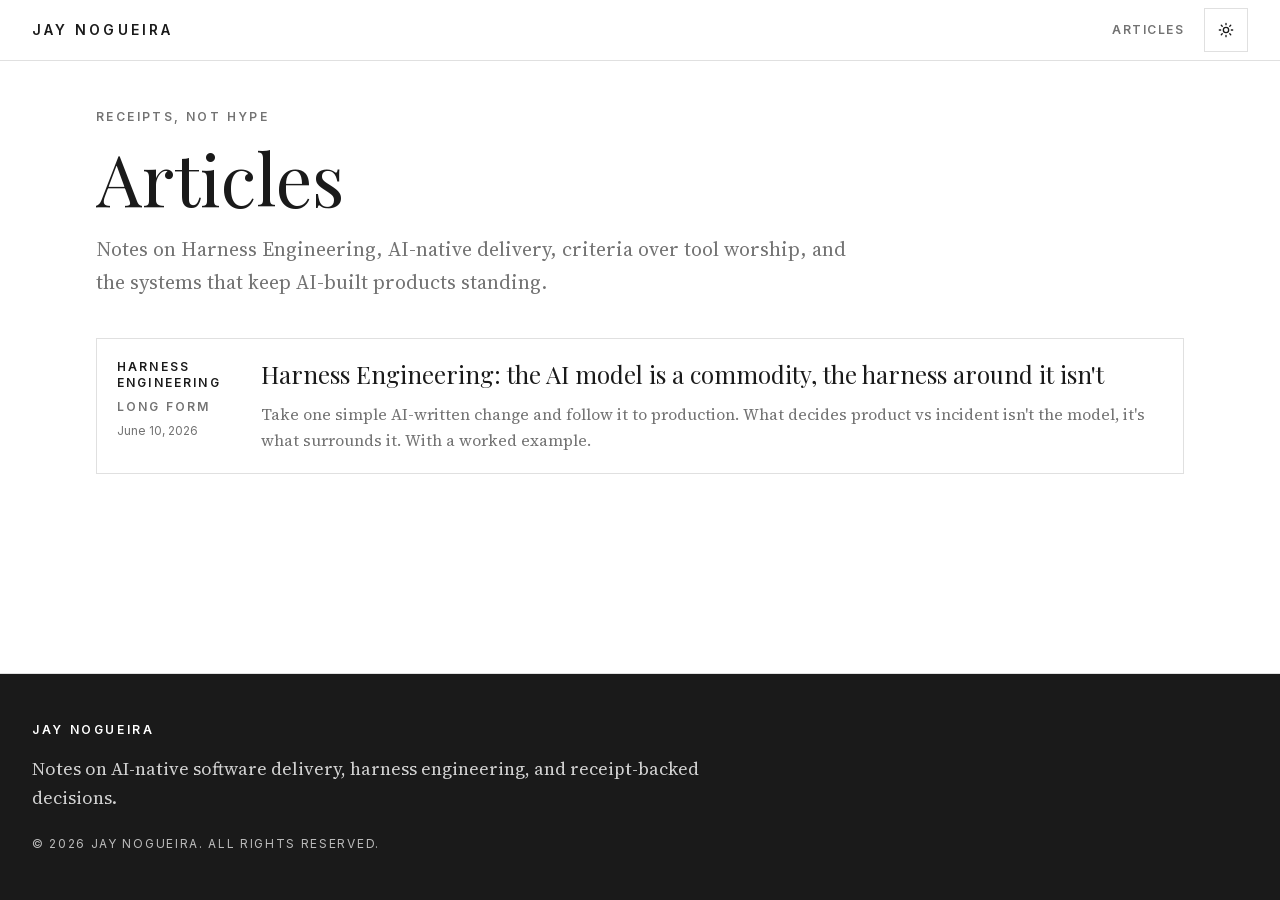
==== commit e524dbf7: "Soften index kicker: 'Receipts, not hype'" ====
--- a/index.html
+++ b/index.html
@@ -27,7 +27,7 @@
 <main id="main-content" class="flex-1" tabindex="-1">
 <section class="mx-auto flex w-full max-w-6xl flex-col gap-10 px-4 py-12 sm:px-6 lg:px-8">
 <header class="max-w-4xl">
-<p class="text-muted-foreground font-sans text-xs font-semibold tracking-[0.2em] uppercase">Receipts, not vibes</p>
+<p class="text-muted-foreground font-sans text-xs font-semibold tracking-[0.2em] uppercase">Receipts, not hype</p>
 <h1 class="font-display mt-4 text-5xl leading-none font-normal md:text-7xl">Articles</h1>
 <p class="text-muted-foreground mt-5 max-w-3xl font-serif text-xl leading-relaxed">Notes on Harness Engineering, AI-native delivery, criteria over tool worship, and the systems that keep AI-built products standing.</p>
 </header>
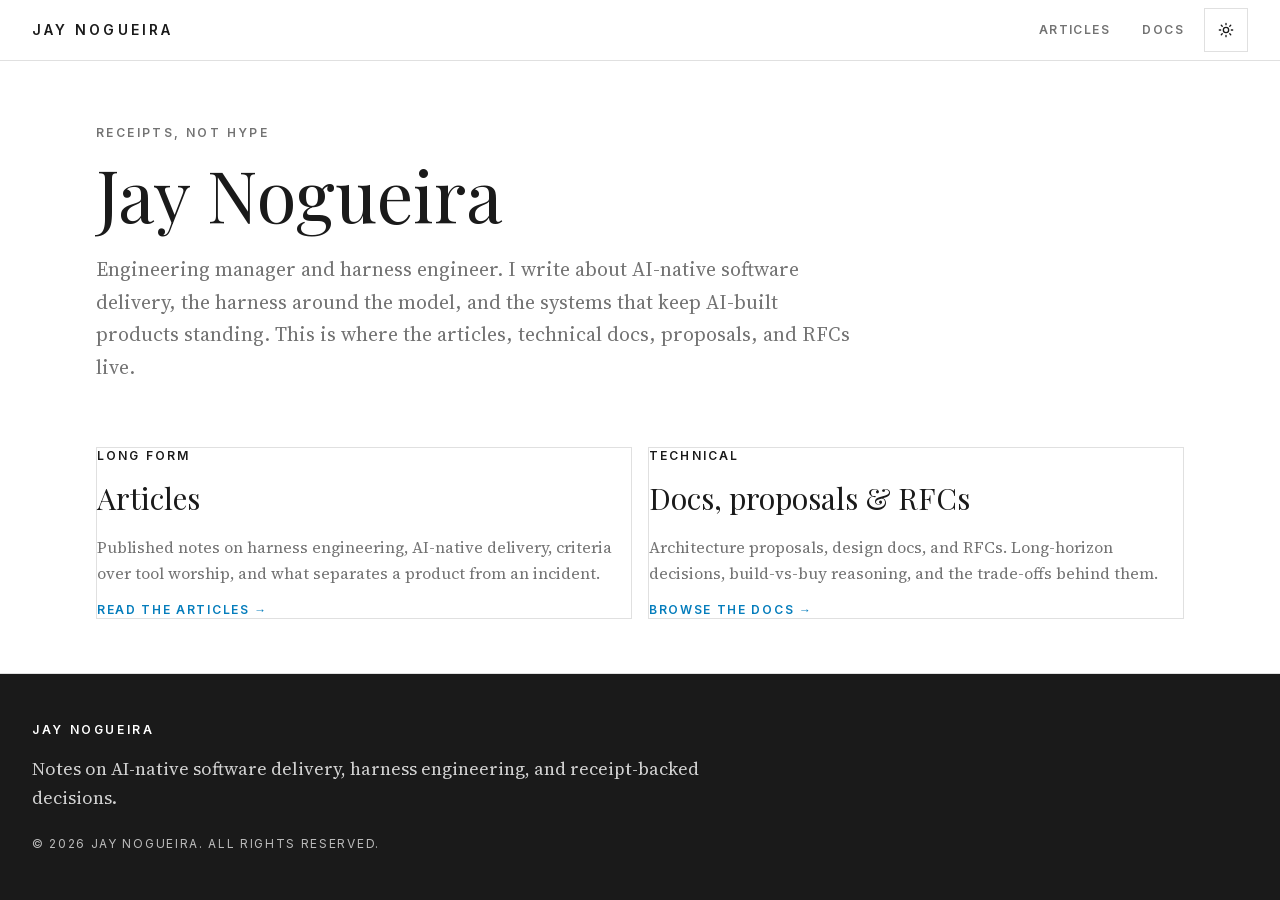
==== commit 0530daaf: "Turn articles repo into personal hub: landing + Articles + Docs/proposals/RFCs - New landing page (i" ====
--- a/index.html
+++ b/index.html
@@ -3,9 +3,17 @@
 <head>
 <meta charset="utf-8"/>
 <meta name="viewport" content="width=device-width, initial-scale=1"/>
-<title>Articles — Jay Nogueira</title>
-<meta name="description" content="Published notes on Harness Engineering, AI-native delivery, and the systems that keep AI-built products standing."/>
+<title>Jay Nogueira</title>
+<meta name="description" content="Engineering manager and harness engineer. Articles, technical docs, proposals, and RFCs on AI-native software delivery and the systems that keep AI-built products standing."/>
 <meta name="author" content="Jay Nogueira"/>
+<meta property="og:title" content="Jay Nogueira"/>
+<meta property="og:description" content="Articles, technical docs, proposals, and RFCs on AI-native software delivery and harness engineering."/>
+<meta property="og:type" content="website"/>
+<meta property="og:url" content="https://jaynogueira-vt.github.io/articles/"/>
+<meta property="og:site_name" content="Jay Nogueira"/>
+<meta name="twitter:card" content="summary"/>
+<meta name="twitter:title" content="Jay Nogueira"/>
+<meta name="twitter:description" content="Articles, technical docs, proposals, and RFCs on AI-native software delivery and harness engineering."/>
 <meta name="theme-color" content="#ffffff" media="(prefers-color-scheme: light)"/>
 <meta name="theme-color" content="#0a0a0a" media="(prefers-color-scheme: dark)"/>
 <link rel="icon" href="assets/icon.svg" type="image/svg+xml"/>
@@ -15,36 +23,47 @@
 </head>
 <body class="playfair_display_788cf017-module__UR335q__variable source_serif_4_1dcf62f-module__tdgqBa__variable inter_96c4af0c-module__Y9_Geq__variable antialiased">
 <div class="bg-background text-foreground flex min-h-screen flex-col">
+<a href="#main-content" class="bg-background text-foreground focus-visible:ring-ring sr-only focus:not-sr-only focus:absolute focus:top-2 focus:left-2 focus:z-[100] focus:px-4 focus:py-3 focus:ring-2 focus:outline-none">Skip to content</a>
 <header class="border-border bg-background sticky top-0 z-50 w-full border-b">
 <div class="mx-auto flex max-w-7xl items-center justify-between px-4 py-2 sm:px-6 lg:px-8">
 <a class="focus-visible:ring-ring inline-flex min-h-11 items-center font-sans text-sm font-semibold tracking-[0.22em] uppercase focus-visible:ring-2 focus-visible:outline-none" href="index.html"><span>Jay Nogueira</span></a>
 <div class="flex items-center gap-2">
-<a class="hover:text-foreground text-muted-foreground focus-visible:ring-ring inline-flex min-h-11 shrink-0 items-center px-3 font-sans text-xs font-semibold tracking-[0.12em] uppercase transition-colors focus-visible:ring-2 focus-visible:outline-none" href="index.html">Articles</a>
+<a class="hover:text-foreground text-muted-foreground focus-visible:ring-ring inline-flex min-h-11 shrink-0 items-center px-3 font-sans text-xs font-semibold tracking-[0.12em] uppercase transition-colors focus-visible:ring-2 focus-visible:outline-none" href="articles/index.html">Articles</a>
+<a class="hover:text-foreground text-muted-foreground focus-visible:ring-ring inline-flex min-h-11 shrink-0 items-center px-3 font-sans text-xs font-semibold tracking-[0.12em] uppercase transition-colors focus-visible:ring-2 focus-visible:outline-none" href="docs/index.html">Docs</a>
 <button type="button" onclick="toggleTheme()" aria-label="Toggle theme" title="Toggle theme" class="border-border bg-background text-foreground hover:bg-secondary hover:text-foreground focus-visible:ring-ring relative inline-flex h-11 w-11 items-center justify-center rounded-md border transition-colors focus-visible:ring-2 focus-visible:outline-none"><svg class="h-4 w-4 dark:hidden" viewBox="0 0 24 24" fill="none" stroke="currentColor" stroke-width="2" stroke-linecap="round" stroke-linejoin="round" aria-hidden="true"><circle cx="12" cy="12" r="4"/><path d="M12 2v2M12 20v2M4.93 4.93l1.41 1.41M17.66 17.66l1.41 1.41M2 12h2M20 12h2M6.34 17.66l-1.41 1.41M19.07 4.93l-1.41 1.41"/></svg><svg class="hidden h-4 w-4 dark:block" viewBox="0 0 24 24" fill="none" stroke="currentColor" stroke-width="2" stroke-linecap="round" stroke-linejoin="round" aria-hidden="true"><path d="M12 3a6 6 0 0 0 9 9 9 9 0 1 1-9-9Z"/></svg></button>
 </div>
 </div>
 </header>
 <main id="main-content" class="flex-1" tabindex="-1">
-<section class="mx-auto flex w-full max-w-6xl flex-col gap-10 px-4 py-12 sm:px-6 lg:px-8">
+
+<section class="mx-auto flex w-full max-w-6xl flex-col gap-8 px-4 py-16 sm:px-6 lg:px-8 lg:py-24">
 <header class="max-w-4xl">
 <p class="text-muted-foreground font-sans text-xs font-semibold tracking-[0.2em] uppercase">Receipts, not hype</p>
-<h1 class="font-display mt-4 text-5xl leading-none font-normal md:text-7xl">Articles</h1>
-<p class="text-muted-foreground mt-5 max-w-3xl font-serif text-xl leading-relaxed">Notes on Harness Engineering, AI-native delivery, criteria over tool worship, and the systems that keep AI-built products standing.</p>
+<h1 class="font-display mt-4 text-5xl leading-none font-normal md:text-7xl">Jay Nogueira</h1>
+<p class="text-muted-foreground mt-6 max-w-3xl font-serif text-xl leading-relaxed">Engineering manager and harness engineer. I write about AI-native software delivery, the harness around the model, and the systems that keep AI-built products standing. This is where the articles, technical docs, proposals, and RFCs live.</p>
 </header>
-<div class="flex flex-col gap-4">
-<article class="border-border hover:bg-secondary/40 relative grid gap-4 border p-5 transition-colors md:grid-cols-[8rem_minmax(0,1fr)]">
-<div class="font-sans text-xs font-semibold tracking-[0.18em] uppercase">
-<p>Harness Engineering</p>
-<p class="text-muted-foreground mt-2">Long form</p>
-<p class="text-muted-foreground mt-2 font-normal tracking-normal normal-case"><time datetime="2026-06-10T00:00:00+00:00">June 10, 2026</time></p>
-</div>
-<div>
-<h2 class="font-display text-2xl leading-tight font-normal"><a href="articles/harness-engineering-receipts-over-hype/index.html" class="focus-visible:ring-ring underline-offset-4 after:absolute after:inset-0 hover:underline focus-visible:ring-2 focus-visible:outline-none">Harness Engineering: the AI model is a commodity, the harness around it isn&#x27;t</a></h2>
-<p class="text-muted-foreground mt-3 font-serif text-base leading-relaxed">Take one simple AI-written change and follow it to production. What decides product vs incident isn&#x27;t the model, it&#x27;s what surrounds it. With a worked example.</p>
-</div>
-</article>
+</section>
+
+<section class="mx-auto w-full max-w-6xl px-4 pb-20 sm:px-6 lg:px-8">
+<div class="grid gap-4 md:grid-cols-2">
+
+<a href="articles/index.html" class="border-border hover:bg-secondary/40 focus-visible:ring-ring group relative flex flex-col gap-4 border p-7 transition-colors focus-visible:ring-2 focus-visible:outline-none">
+<p class="font-sans text-xs font-semibold tracking-[0.18em] uppercase">Long form</p>
+<h2 class="font-display text-3xl leading-tight font-normal">Articles</h2>
+<p class="text-muted-foreground font-serif text-base leading-relaxed">Published notes on harness engineering, AI-native delivery, criteria over tool worship, and what separates a product from an incident.</p>
+<span class="text-accent mt-auto font-sans text-xs font-semibold tracking-[0.14em] uppercase">Read the articles &rarr;</span>
+</a>
+
+<a href="docs/index.html" class="border-border hover:bg-secondary/40 focus-visible:ring-ring group relative flex flex-col gap-4 border p-7 transition-colors focus-visible:ring-2 focus-visible:outline-none">
+<p class="font-sans text-xs font-semibold tracking-[0.18em] uppercase">Technical</p>
+<h2 class="font-display text-3xl leading-tight font-normal">Docs, proposals &amp; RFCs</h2>
+<p class="text-muted-foreground font-serif text-base leading-relaxed">Architecture proposals, design docs, and RFCs. Long-horizon decisions, build-vs-buy reasoning, and the trade-offs behind them.</p>
+<span class="text-accent mt-auto font-sans text-xs font-semibold tracking-[0.14em] uppercase">Browse the docs &rarr;</span>
+</a>
+
 </div>
 </section>
+
 </main>
 <footer class="bg-primary text-primary-foreground border-primary border-t">
 <div class="mx-auto grid max-w-7xl gap-10 px-6 py-12 lg:px-8">
@@ -58,4 +77,4 @@
 </div>
 <script>function toggleTheme(){var h=document.documentElement;var d=h.classList.toggle("dark");h.style.colorScheme=d?"dark":"light";try{localStorage.setItem("theme",d?"dark":"light")}catch(e){}}</script>
 </body>
-</html>+</html>
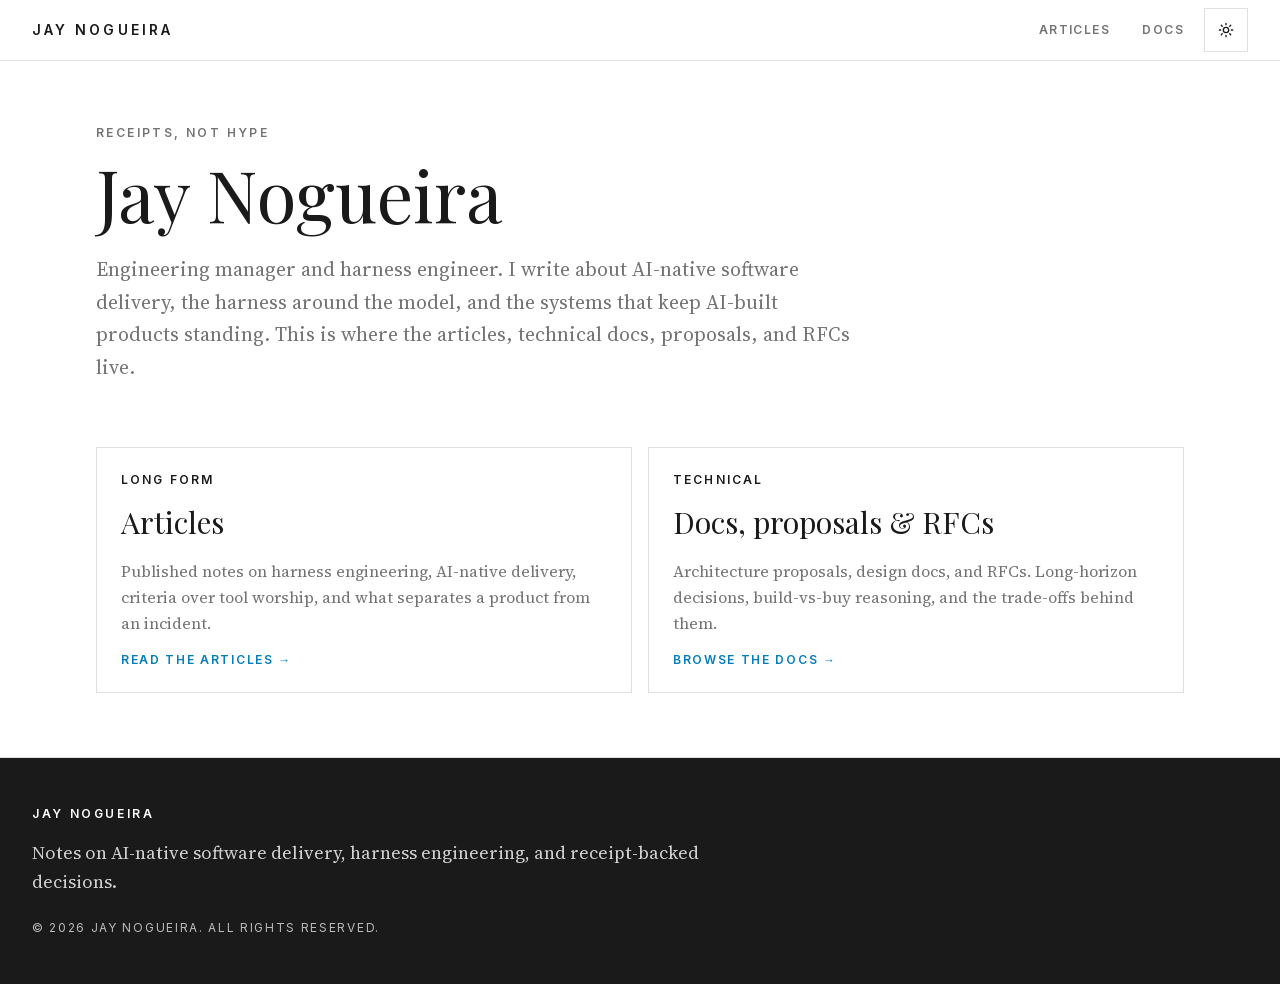
==== commit d602cc7a: "Fix landing-page card spacing: swap p-7/pb-20/lg:py-24 (absent from compiled CSS) for p-6/pb-16/md:p" ====
--- a/index.html
+++ b/index.html
@@ -36,7 +36,7 @@
 </header>
 <main id="main-content" class="flex-1" tabindex="-1">
 
-<section class="mx-auto flex w-full max-w-6xl flex-col gap-8 px-4 py-16 sm:px-6 lg:px-8 lg:py-24">
+<section class="mx-auto flex w-full max-w-6xl flex-col gap-8 px-4 pt-12 pb-8 sm:px-6 lg:px-8 md:py-16">
 <header class="max-w-4xl">
 <p class="text-muted-foreground font-sans text-xs font-semibold tracking-[0.2em] uppercase">Receipts, not hype</p>
 <h1 class="font-display mt-4 text-5xl leading-none font-normal md:text-7xl">Jay Nogueira</h1>
@@ -44,17 +44,17 @@
 </header>
 </section>
 
-<section class="mx-auto w-full max-w-6xl px-4 pb-20 sm:px-6 lg:px-8">
+<section class="mx-auto w-full max-w-6xl px-4 pb-16 sm:px-6 lg:px-8">
 <div class="grid gap-4 md:grid-cols-2">
 
-<a href="articles/index.html" class="border-border hover:bg-secondary/40 focus-visible:ring-ring group relative flex flex-col gap-4 border p-7 transition-colors focus-visible:ring-2 focus-visible:outline-none">
+<a href="articles/index.html" class="border-border hover:bg-secondary/40 focus-visible:ring-ring group relative flex flex-col gap-4 border p-6 transition-colors focus-visible:ring-2 focus-visible:outline-none">
 <p class="font-sans text-xs font-semibold tracking-[0.18em] uppercase">Long form</p>
 <h2 class="font-display text-3xl leading-tight font-normal">Articles</h2>
 <p class="text-muted-foreground font-serif text-base leading-relaxed">Published notes on harness engineering, AI-native delivery, criteria over tool worship, and what separates a product from an incident.</p>
 <span class="text-accent mt-auto font-sans text-xs font-semibold tracking-[0.14em] uppercase">Read the articles &rarr;</span>
 </a>
 
-<a href="docs/index.html" class="border-border hover:bg-secondary/40 focus-visible:ring-ring group relative flex flex-col gap-4 border p-7 transition-colors focus-visible:ring-2 focus-visible:outline-none">
+<a href="docs/index.html" class="border-border hover:bg-secondary/40 focus-visible:ring-ring group relative flex flex-col gap-4 border p-6 transition-colors focus-visible:ring-2 focus-visible:outline-none">
 <p class="font-sans text-xs font-semibold tracking-[0.18em] uppercase">Technical</p>
 <h2 class="font-display text-3xl leading-tight font-normal">Docs, proposals &amp; RFCs</h2>
 <p class="text-muted-foreground font-serif text-base leading-relaxed">Architecture proposals, design docs, and RFCs. Long-horizon decisions, build-vs-buy reasoning, and the trade-offs behind them.</p>
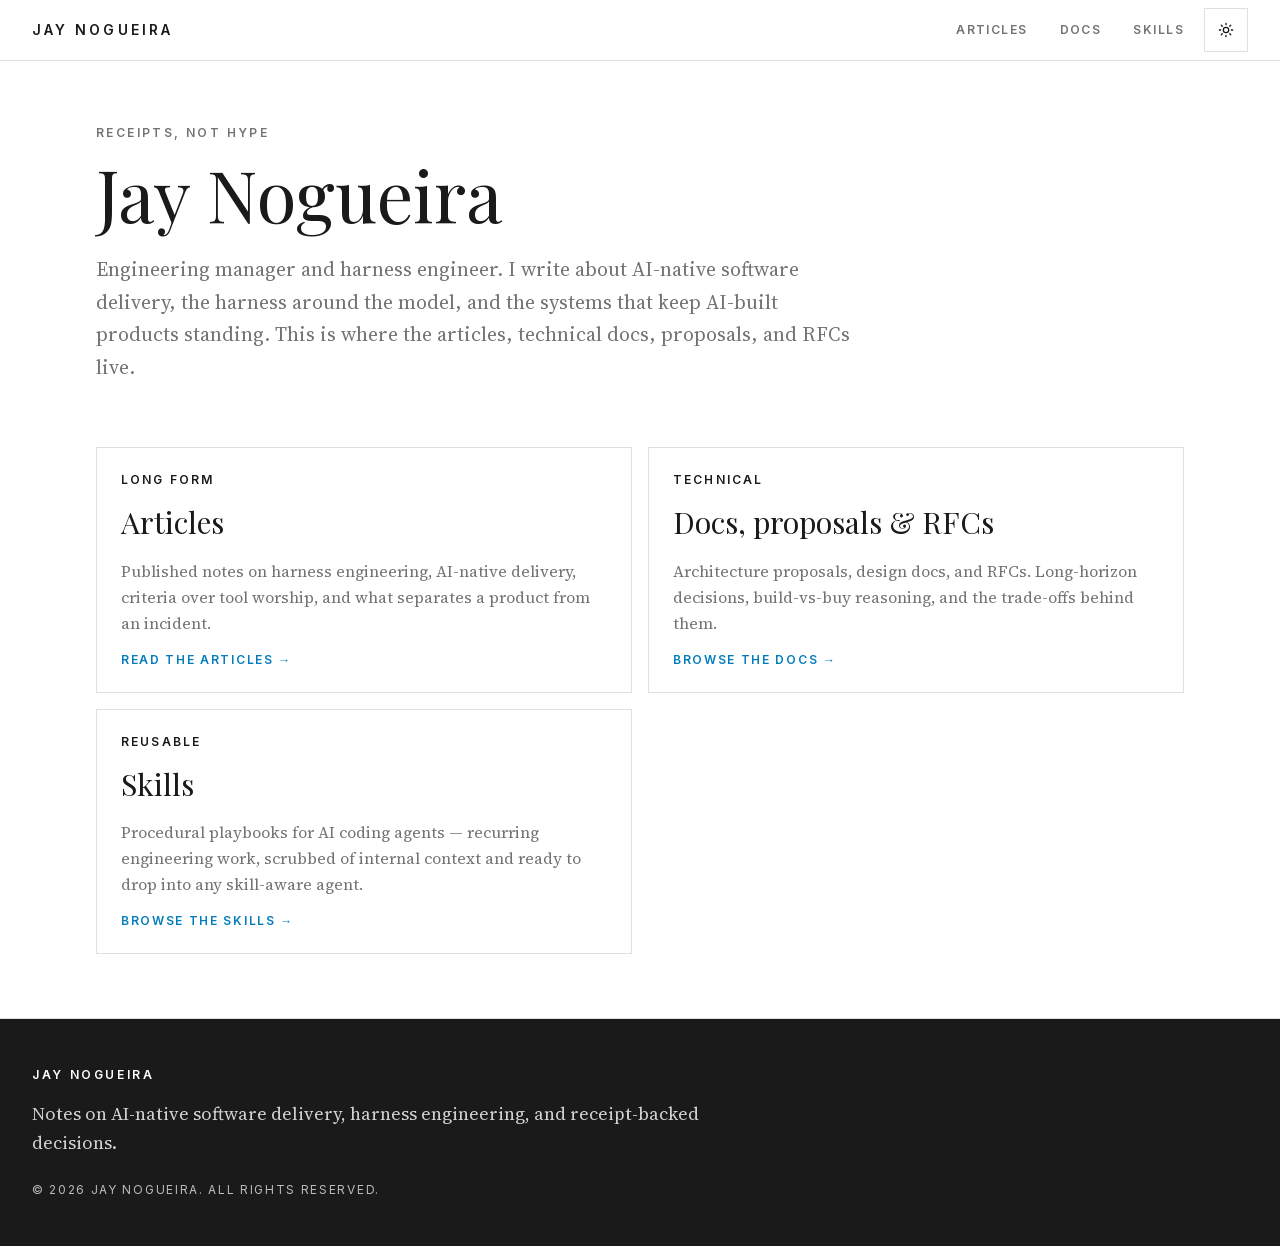
==== commit 3449ef4e: "Add Skills section with UX/UI Design Review New third surface alongside Articles and Docs: - skills/" ====
--- a/index.html
+++ b/index.html
@@ -30,6 +30,7 @@
 <div class="flex items-center gap-2">
 <a class="hover:text-foreground text-muted-foreground focus-visible:ring-ring inline-flex min-h-11 shrink-0 items-center px-3 font-sans text-xs font-semibold tracking-[0.12em] uppercase transition-colors focus-visible:ring-2 focus-visible:outline-none" href="articles/index.html">Articles</a>
 <a class="hover:text-foreground text-muted-foreground focus-visible:ring-ring inline-flex min-h-11 shrink-0 items-center px-3 font-sans text-xs font-semibold tracking-[0.12em] uppercase transition-colors focus-visible:ring-2 focus-visible:outline-none" href="docs/index.html">Docs</a>
+<a class="hover:text-foreground text-muted-foreground focus-visible:ring-ring inline-flex min-h-11 shrink-0 items-center px-3 font-sans text-xs font-semibold tracking-[0.12em] uppercase transition-colors focus-visible:ring-2 focus-visible:outline-none" href="skills/index.html">Skills</a>
 <button type="button" onclick="toggleTheme()" aria-label="Toggle theme" title="Toggle theme" class="border-border bg-background text-foreground hover:bg-secondary hover:text-foreground focus-visible:ring-ring relative inline-flex h-11 w-11 items-center justify-center rounded-md border transition-colors focus-visible:ring-2 focus-visible:outline-none"><svg class="h-4 w-4 dark:hidden" viewBox="0 0 24 24" fill="none" stroke="currentColor" stroke-width="2" stroke-linecap="round" stroke-linejoin="round" aria-hidden="true"><circle cx="12" cy="12" r="4"/><path d="M12 2v2M12 20v2M4.93 4.93l1.41 1.41M17.66 17.66l1.41 1.41M2 12h2M20 12h2M6.34 17.66l-1.41 1.41M19.07 4.93l-1.41 1.41"/></svg><svg class="hidden h-4 w-4 dark:block" viewBox="0 0 24 24" fill="none" stroke="currentColor" stroke-width="2" stroke-linecap="round" stroke-linejoin="round" aria-hidden="true"><path d="M12 3a6 6 0 0 0 9 9 9 9 0 1 1-9-9Z"/></svg></button>
 </div>
 </div>
@@ -45,7 +46,7 @@
 </section>
 
 <section class="mx-auto w-full max-w-6xl px-4 pb-16 sm:px-6 lg:px-8">
-<div class="grid gap-4 md:grid-cols-2">
+<div class="grid gap-4 md:grid-cols-2 lg:grid-cols-3">
 
 <a href="articles/index.html" class="border-border hover:bg-secondary/40 focus-visible:ring-ring group relative flex flex-col gap-4 border p-6 transition-colors focus-visible:ring-2 focus-visible:outline-none">
 <p class="font-sans text-xs font-semibold tracking-[0.18em] uppercase">Long form</p>
@@ -59,6 +60,13 @@
 <h2 class="font-display text-3xl leading-tight font-normal">Docs, proposals &amp; RFCs</h2>
 <p class="text-muted-foreground font-serif text-base leading-relaxed">Architecture proposals, design docs, and RFCs. Long-horizon decisions, build-vs-buy reasoning, and the trade-offs behind them.</p>
 <span class="text-accent mt-auto font-sans text-xs font-semibold tracking-[0.14em] uppercase">Browse the docs &rarr;</span>
+</a>
+
+<a href="skills/index.html" class="border-border hover:bg-secondary/40 focus-visible:ring-ring group relative flex flex-col gap-4 border p-6 transition-colors focus-visible:ring-2 focus-visible:outline-none">
+<p class="font-sans text-xs font-semibold tracking-[0.18em] uppercase">Reusable</p>
+<h2 class="font-display text-3xl leading-tight font-normal">Skills</h2>
+<p class="text-muted-foreground font-serif text-base leading-relaxed">Procedural playbooks for AI coding agents — recurring engineering work, scrubbed of internal context and ready to drop into any skill-aware agent.</p>
+<span class="text-accent mt-auto font-sans text-xs font-semibold tracking-[0.14em] uppercase">Browse the skills &rarr;</span>
 </a>
 
 </div>
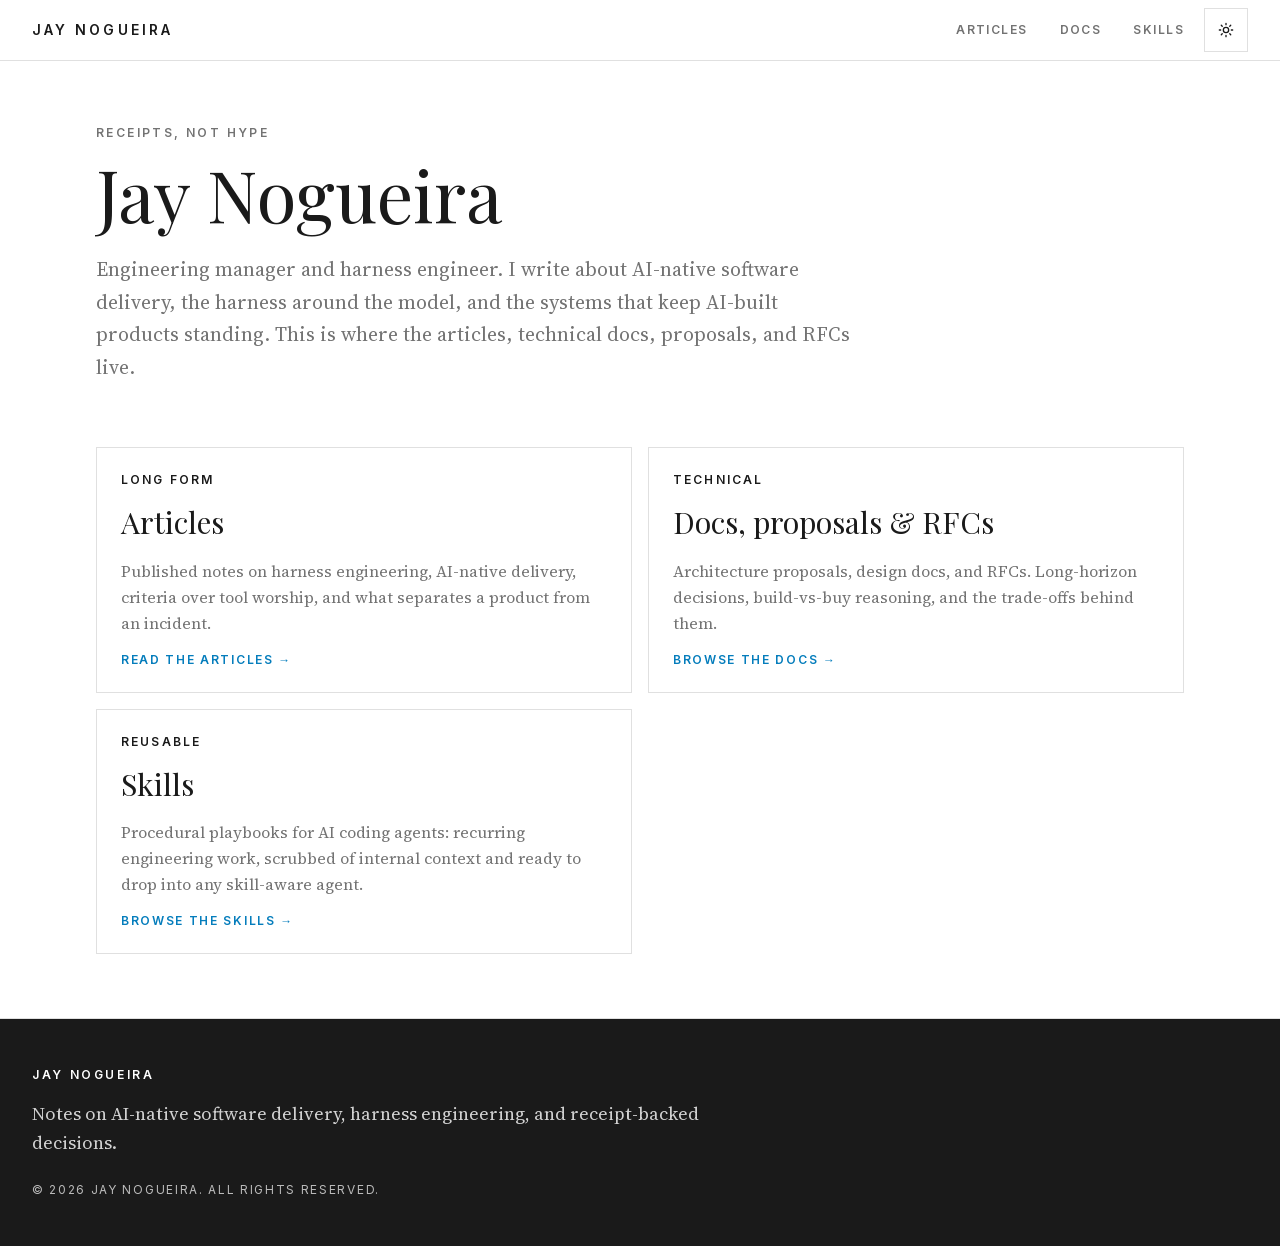
==== commit 5e2cb6ea: "Remove em-dashes site-wide; use colon/comma/parens/period, middot title separators" ====
--- a/index.html
+++ b/index.html
@@ -9,7 +9,7 @@
 <meta property="og:title" content="Jay Nogueira"/>
 <meta property="og:description" content="Articles, technical docs, proposals, and RFCs on AI-native software delivery and harness engineering."/>
 <meta property="og:type" content="website"/>
-<meta property="og:url" content="https://jaynogueira-vt.github.io/articles/"/>
+<meta property="og:url" content="https://jaynogueira-vt.github.io/notes/"/>
 <meta property="og:site_name" content="Jay Nogueira"/>
 <meta name="twitter:card" content="summary"/>
 <meta name="twitter:title" content="Jay Nogueira"/>
@@ -65,7 +65,7 @@
 <a href="skills/index.html" class="border-border hover:bg-secondary/40 focus-visible:ring-ring group relative flex flex-col gap-4 border p-6 transition-colors focus-visible:ring-2 focus-visible:outline-none">
 <p class="font-sans text-xs font-semibold tracking-[0.18em] uppercase">Reusable</p>
 <h2 class="font-display text-3xl leading-tight font-normal">Skills</h2>
-<p class="text-muted-foreground font-serif text-base leading-relaxed">Procedural playbooks for AI coding agents — recurring engineering work, scrubbed of internal context and ready to drop into any skill-aware agent.</p>
+<p class="text-muted-foreground font-serif text-base leading-relaxed">Procedural playbooks for AI coding agents: recurring engineering work, scrubbed of internal context and ready to drop into any skill-aware agent.</p>
 <span class="text-accent mt-auto font-sans text-xs font-semibold tracking-[0.14em] uppercase">Browse the skills &rarr;</span>
 </a>
 
